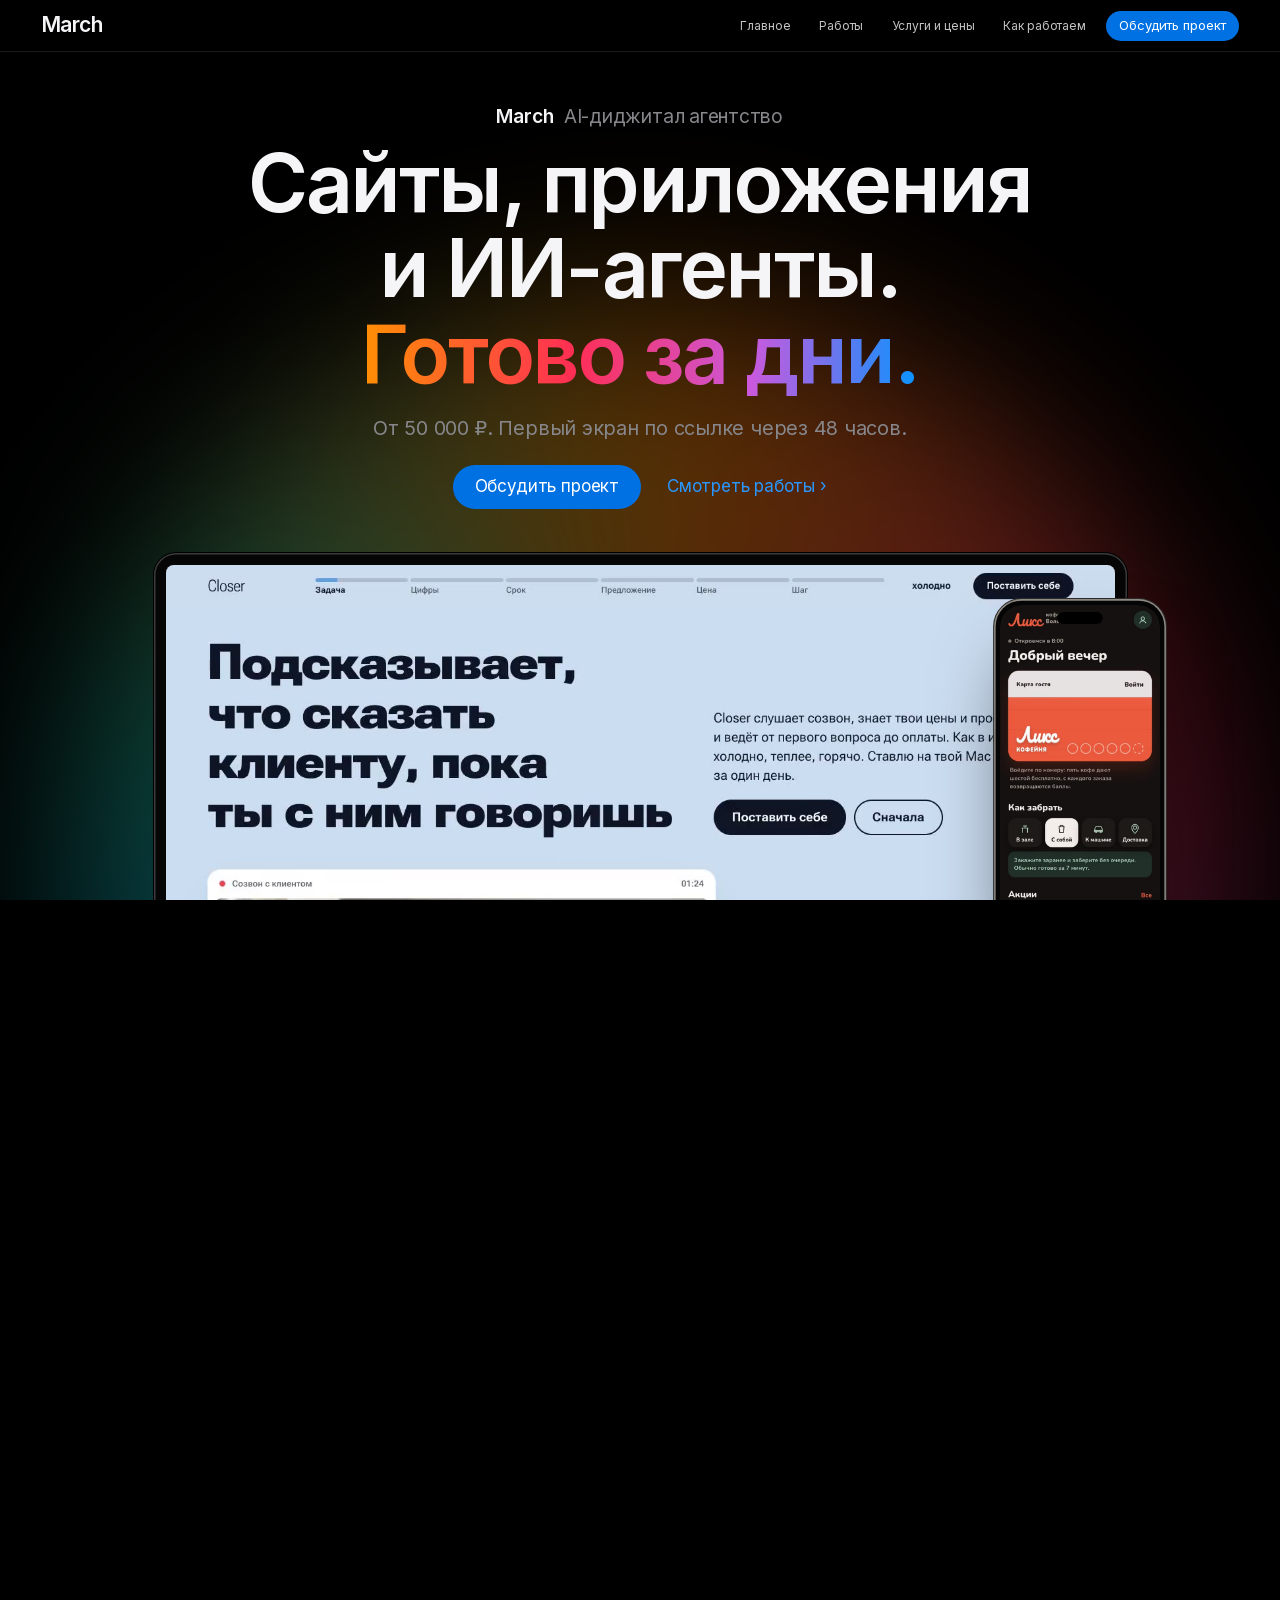
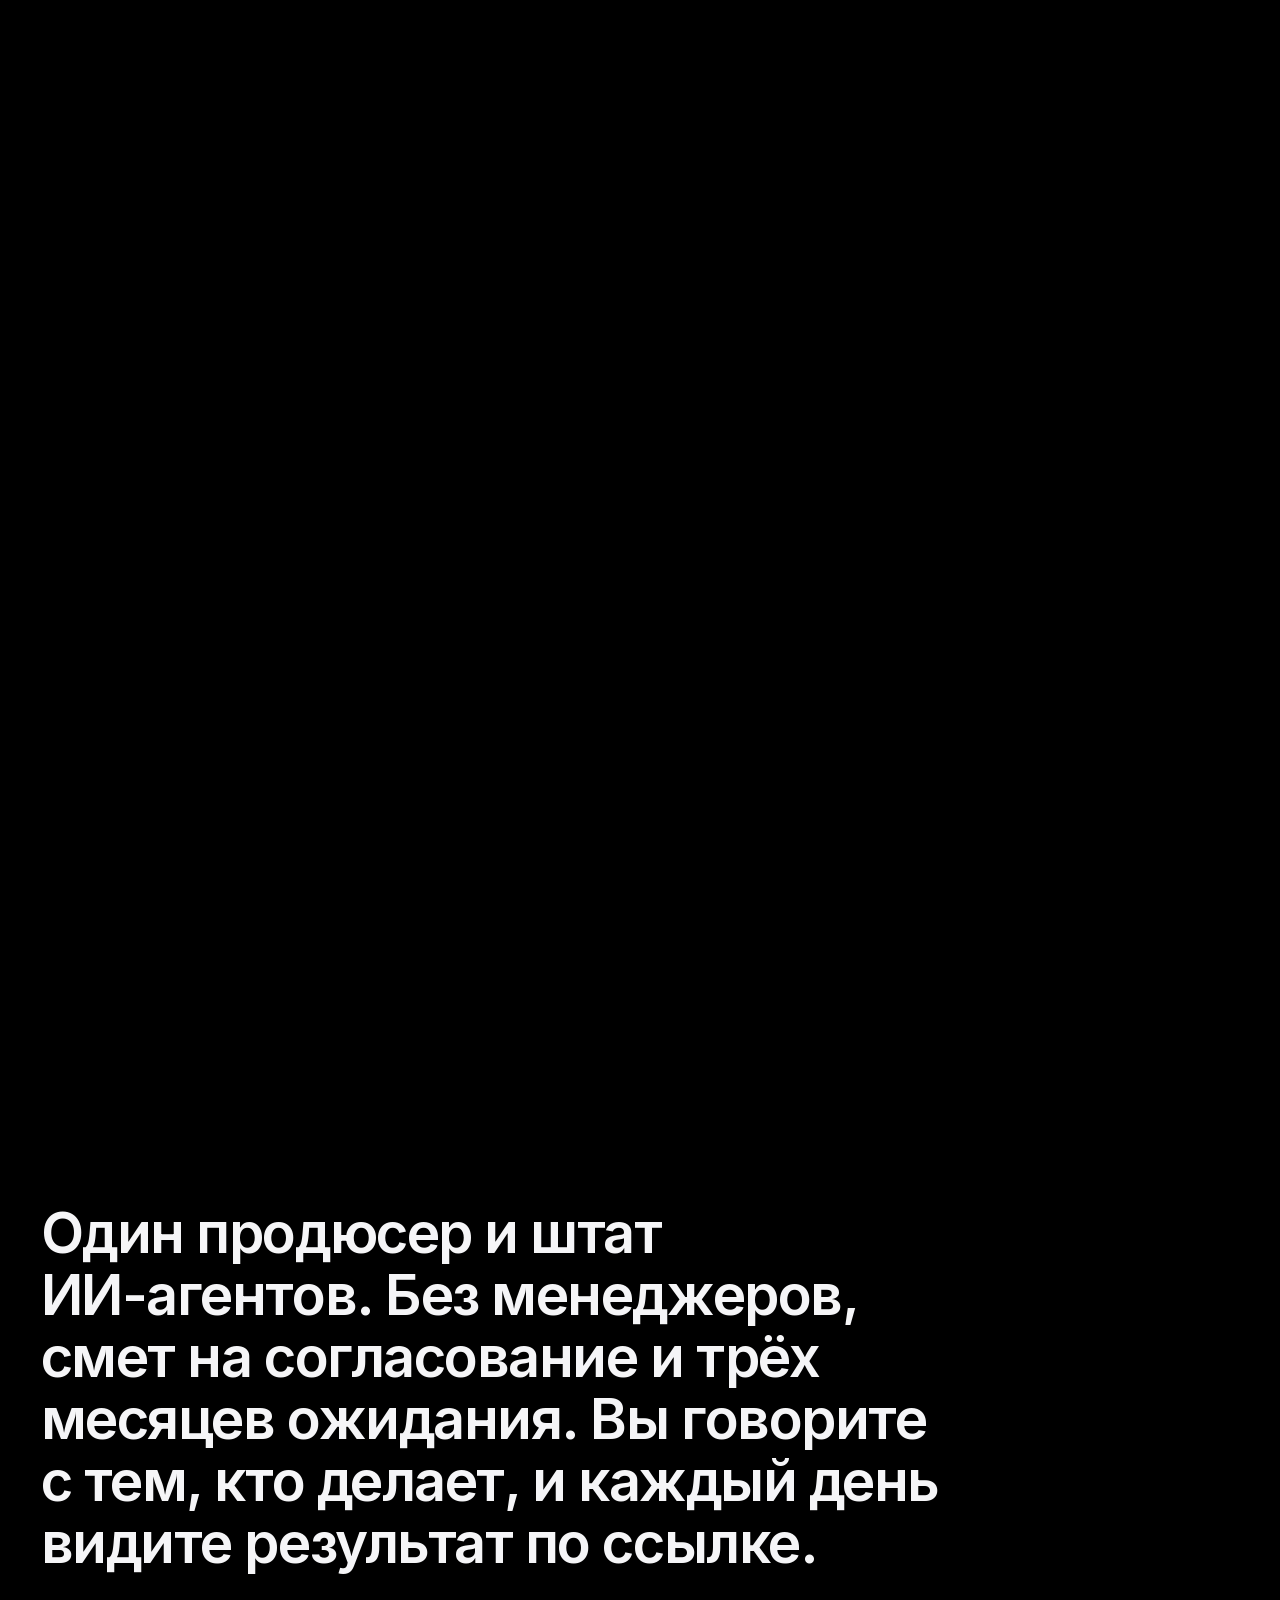
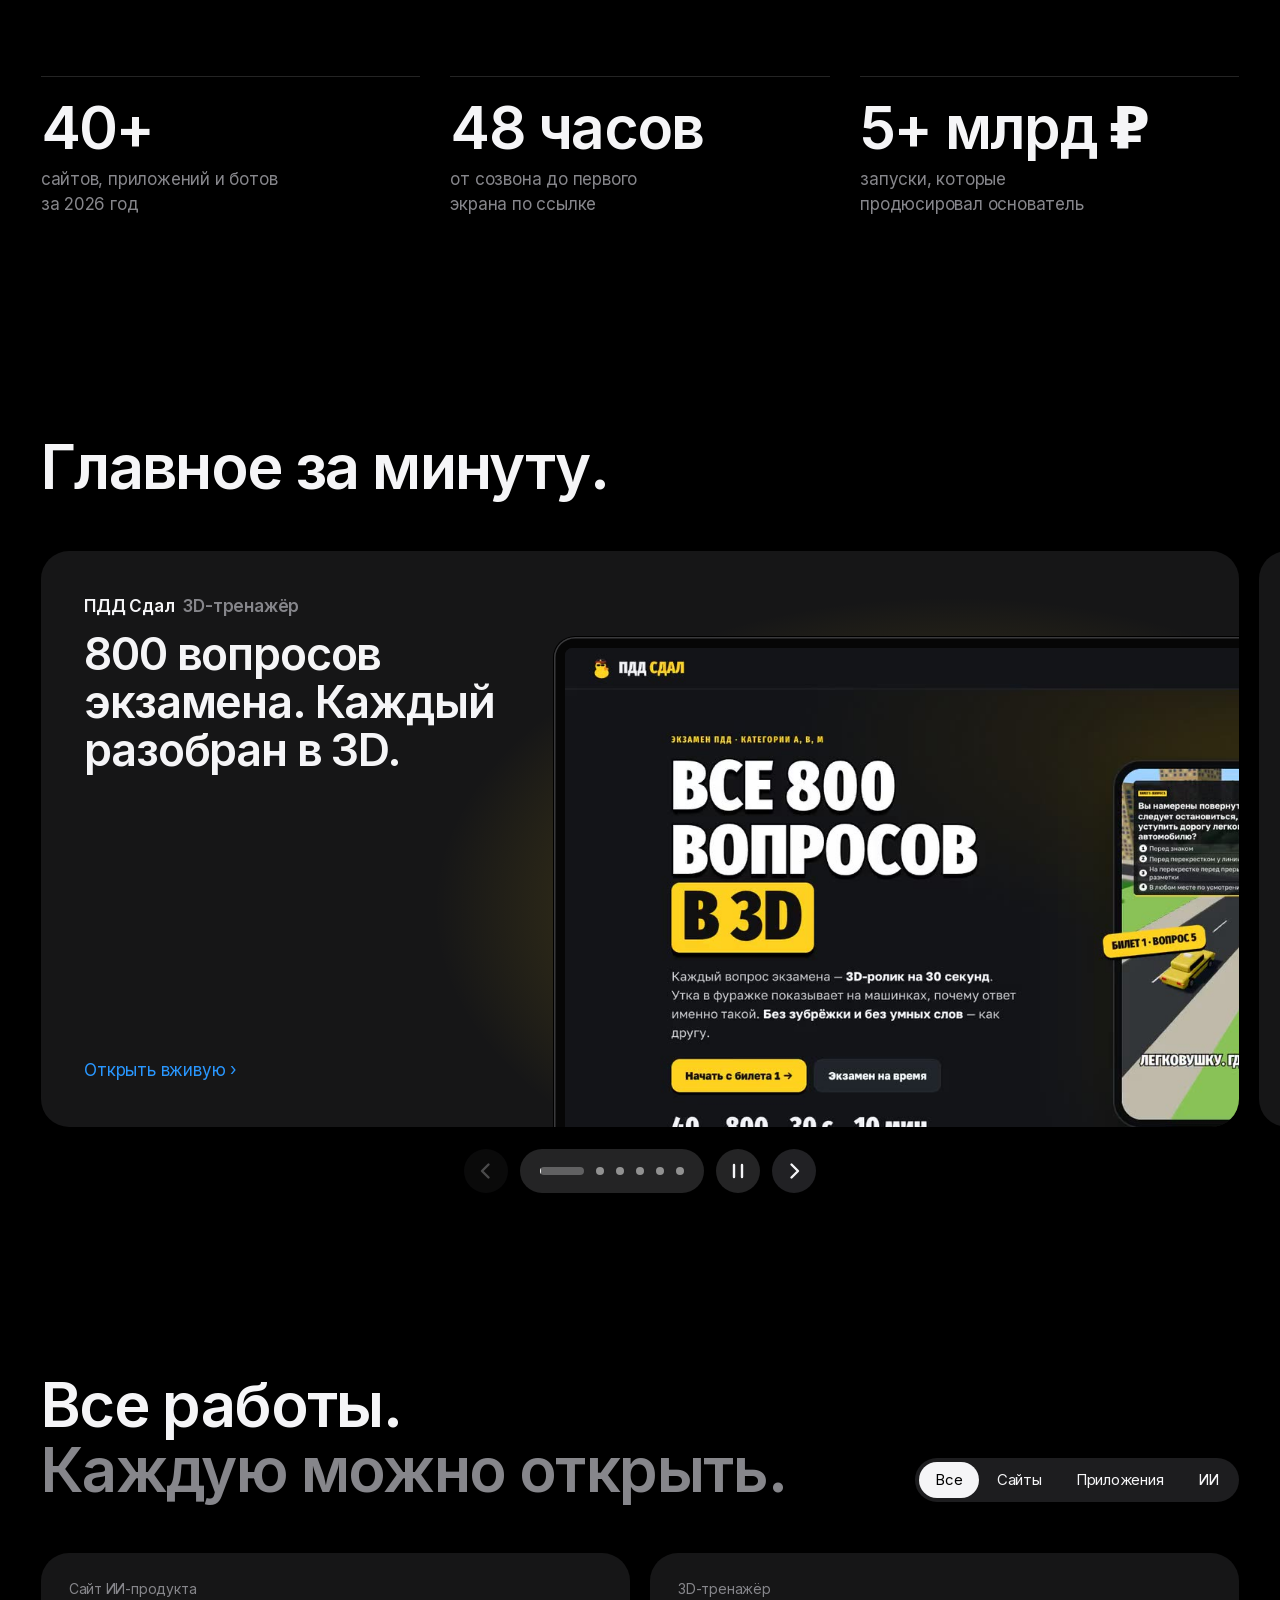
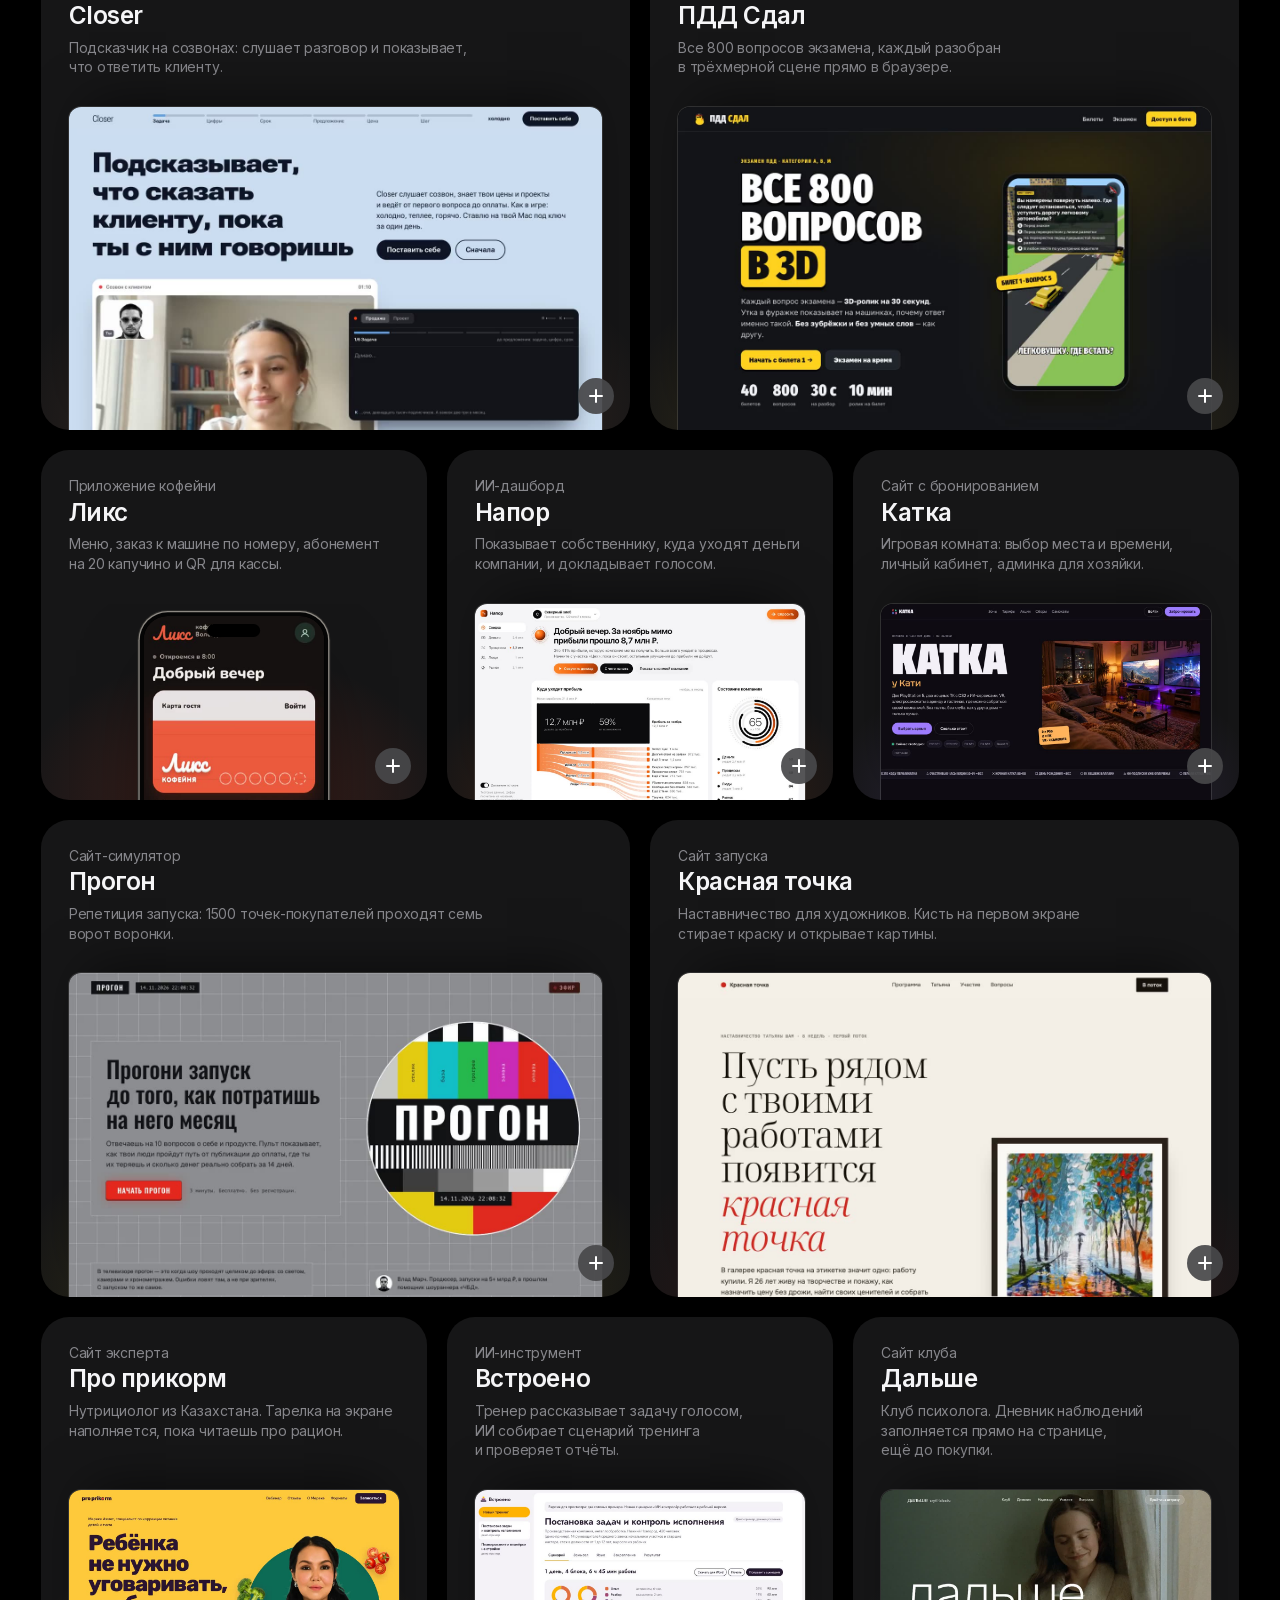
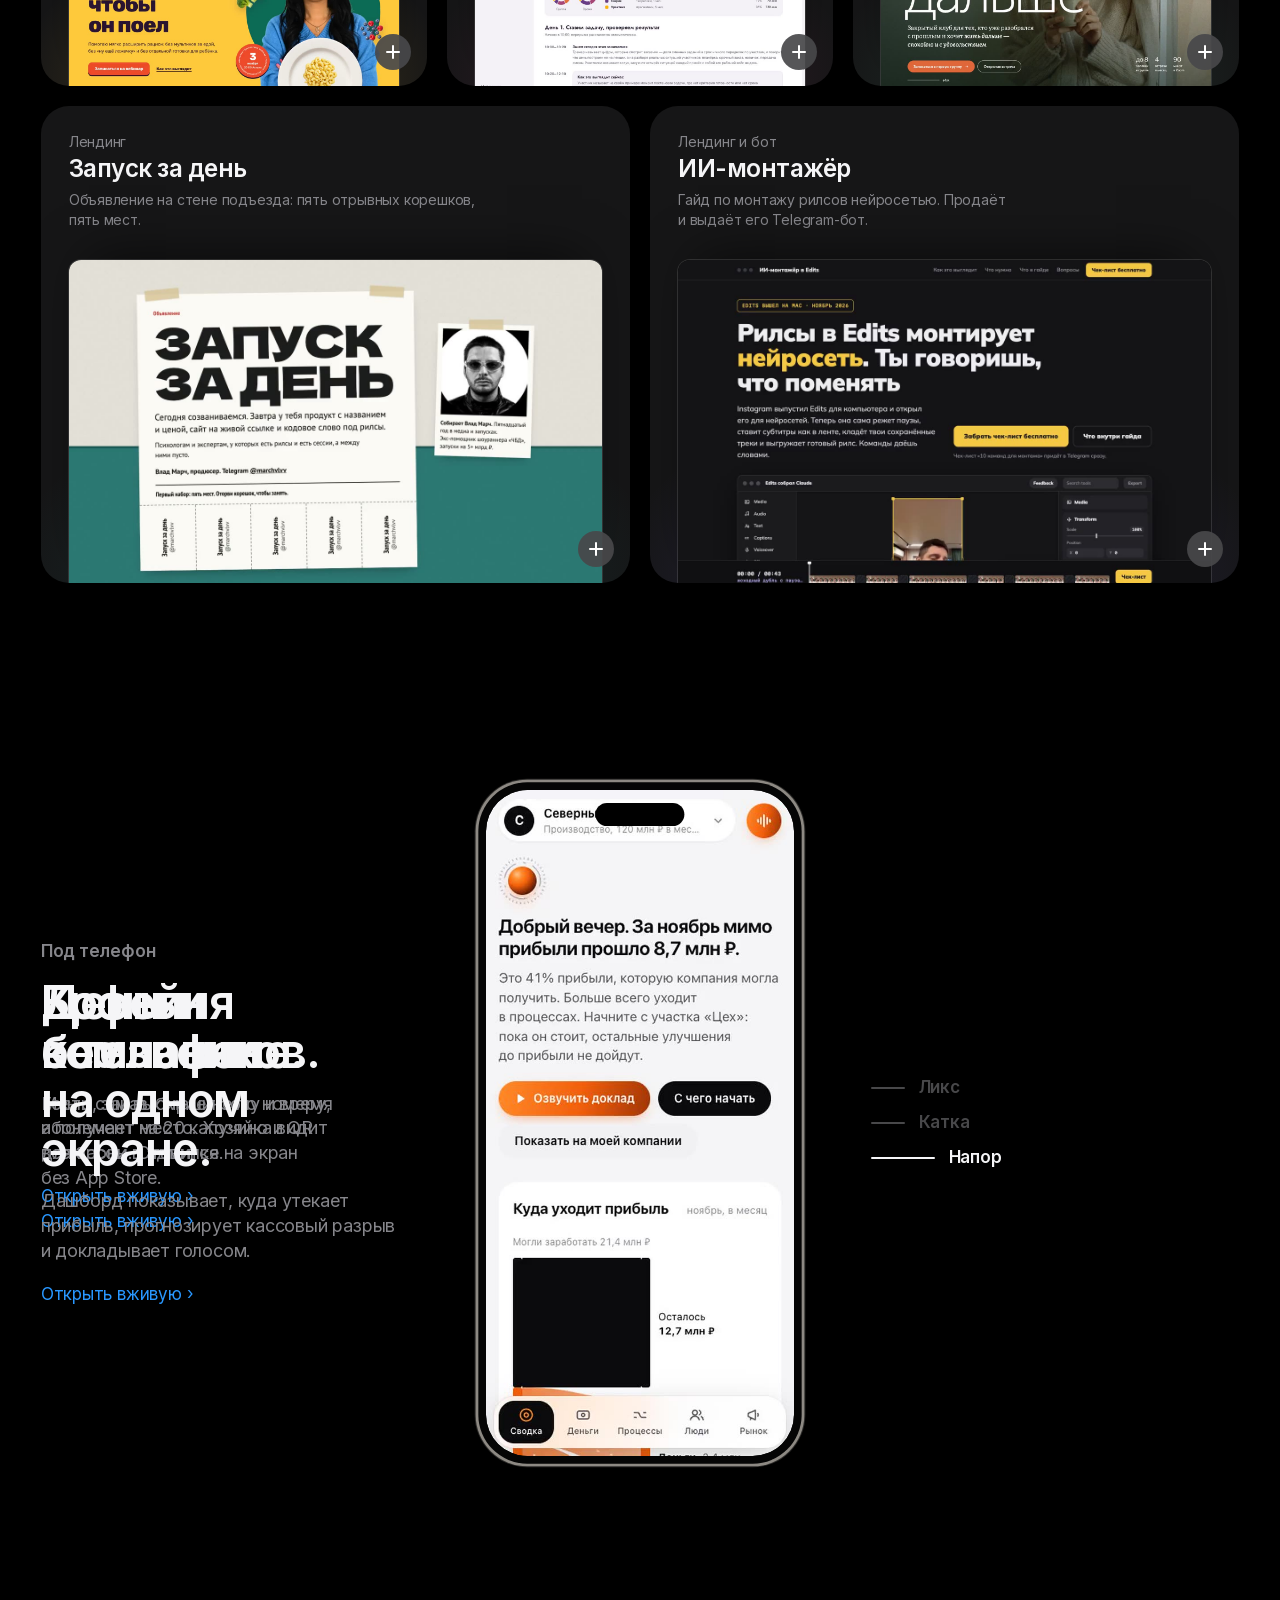
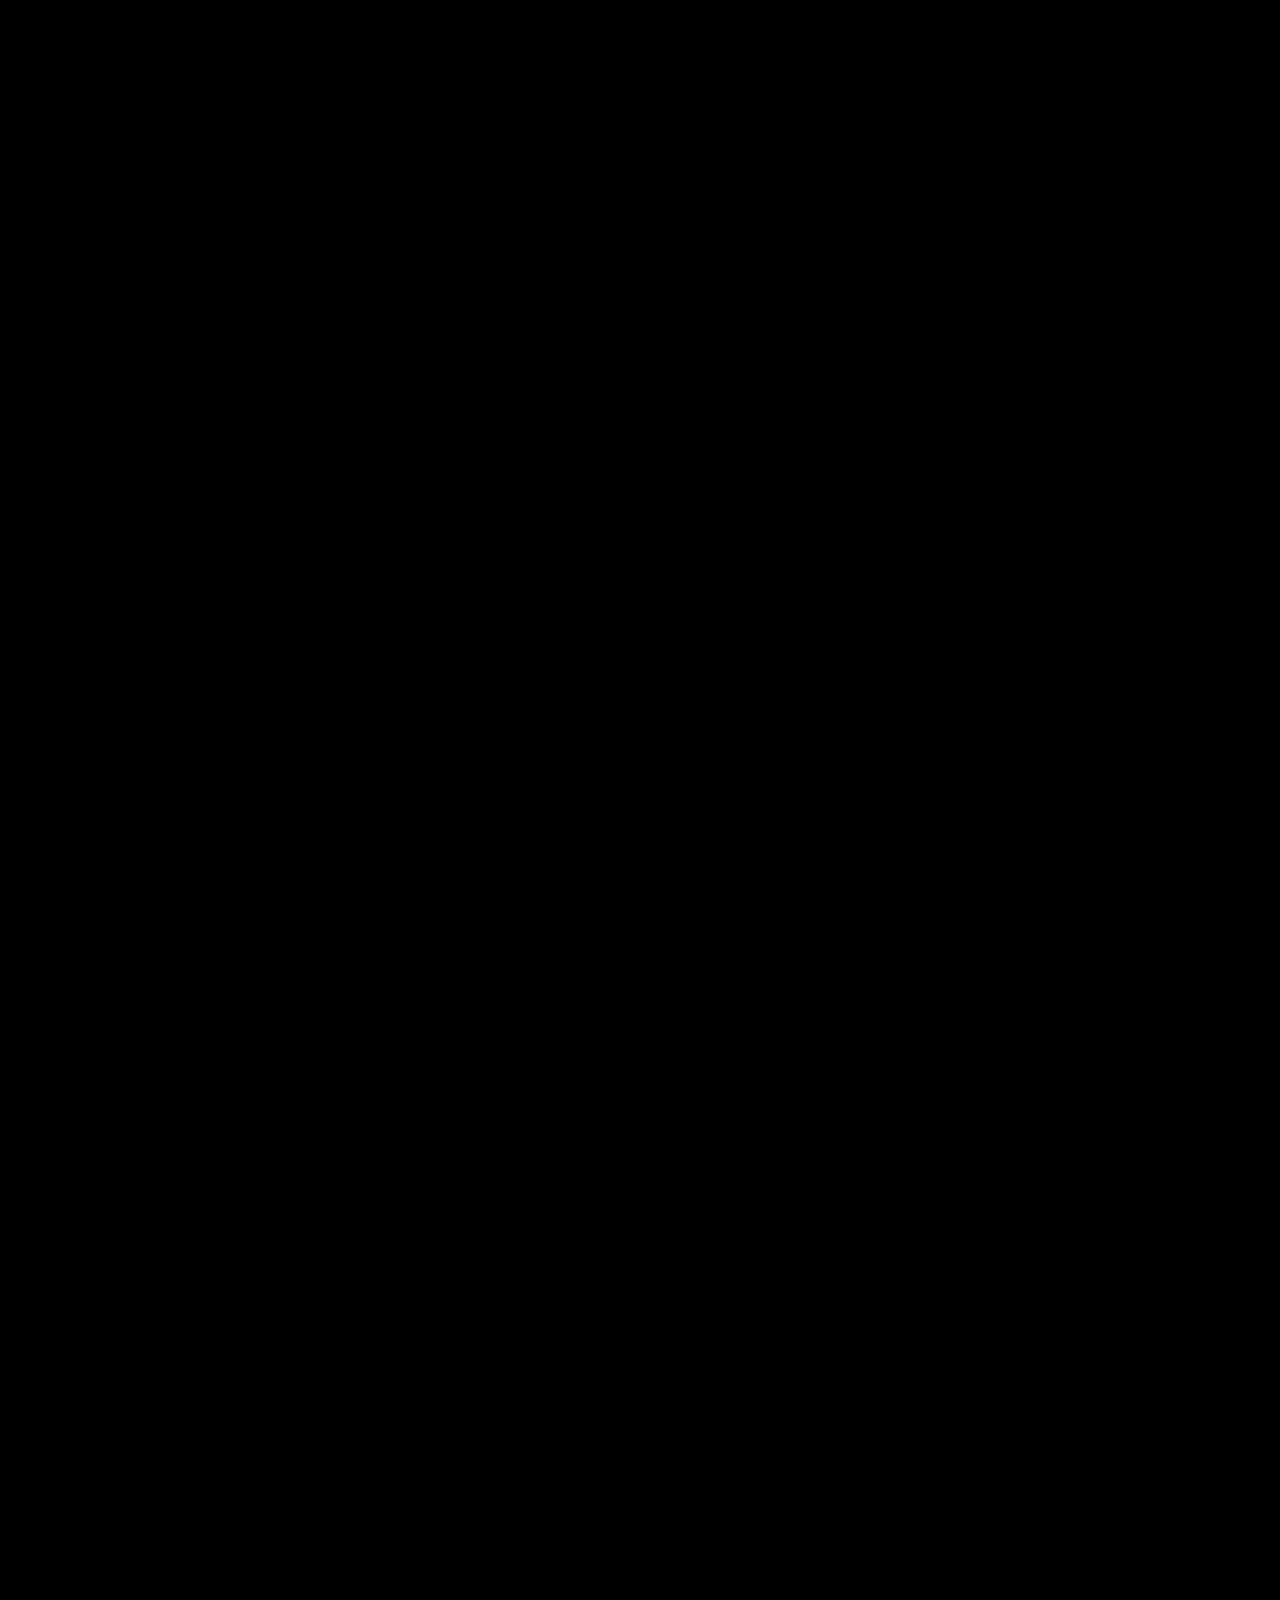
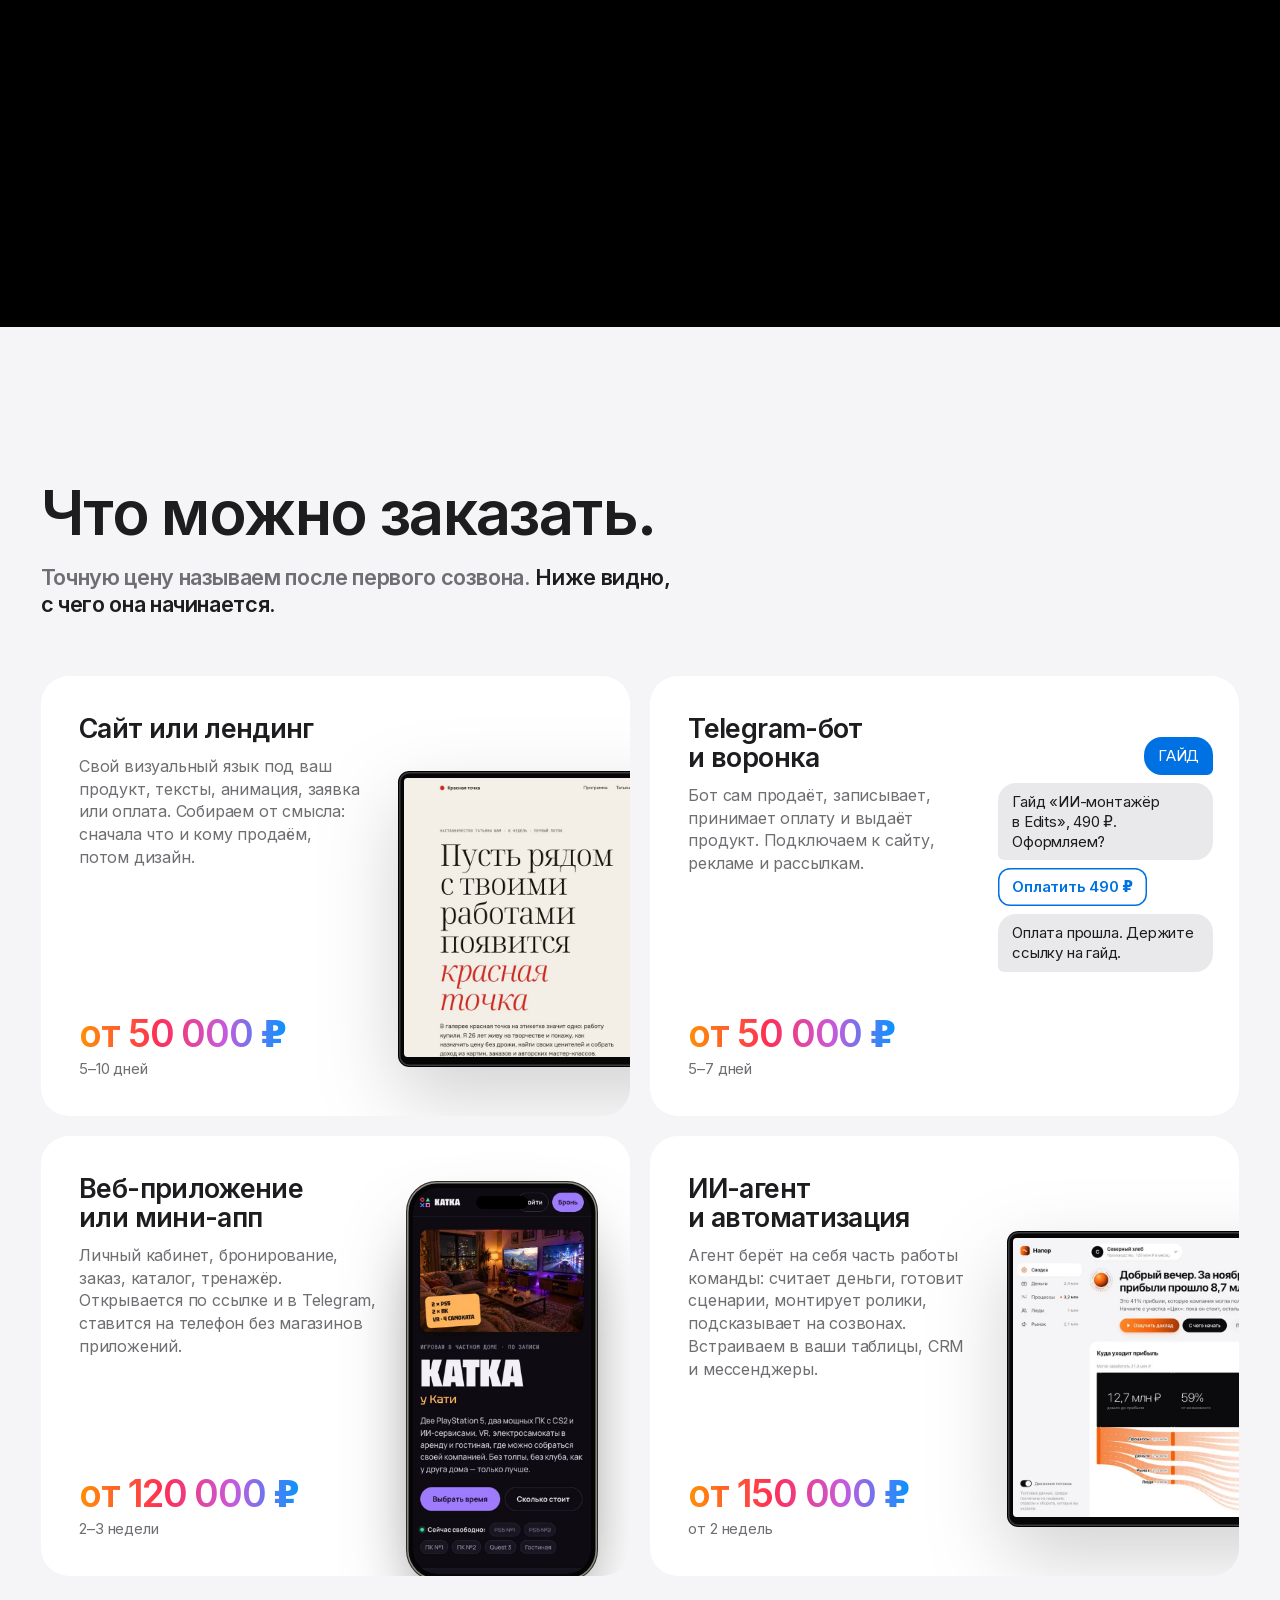
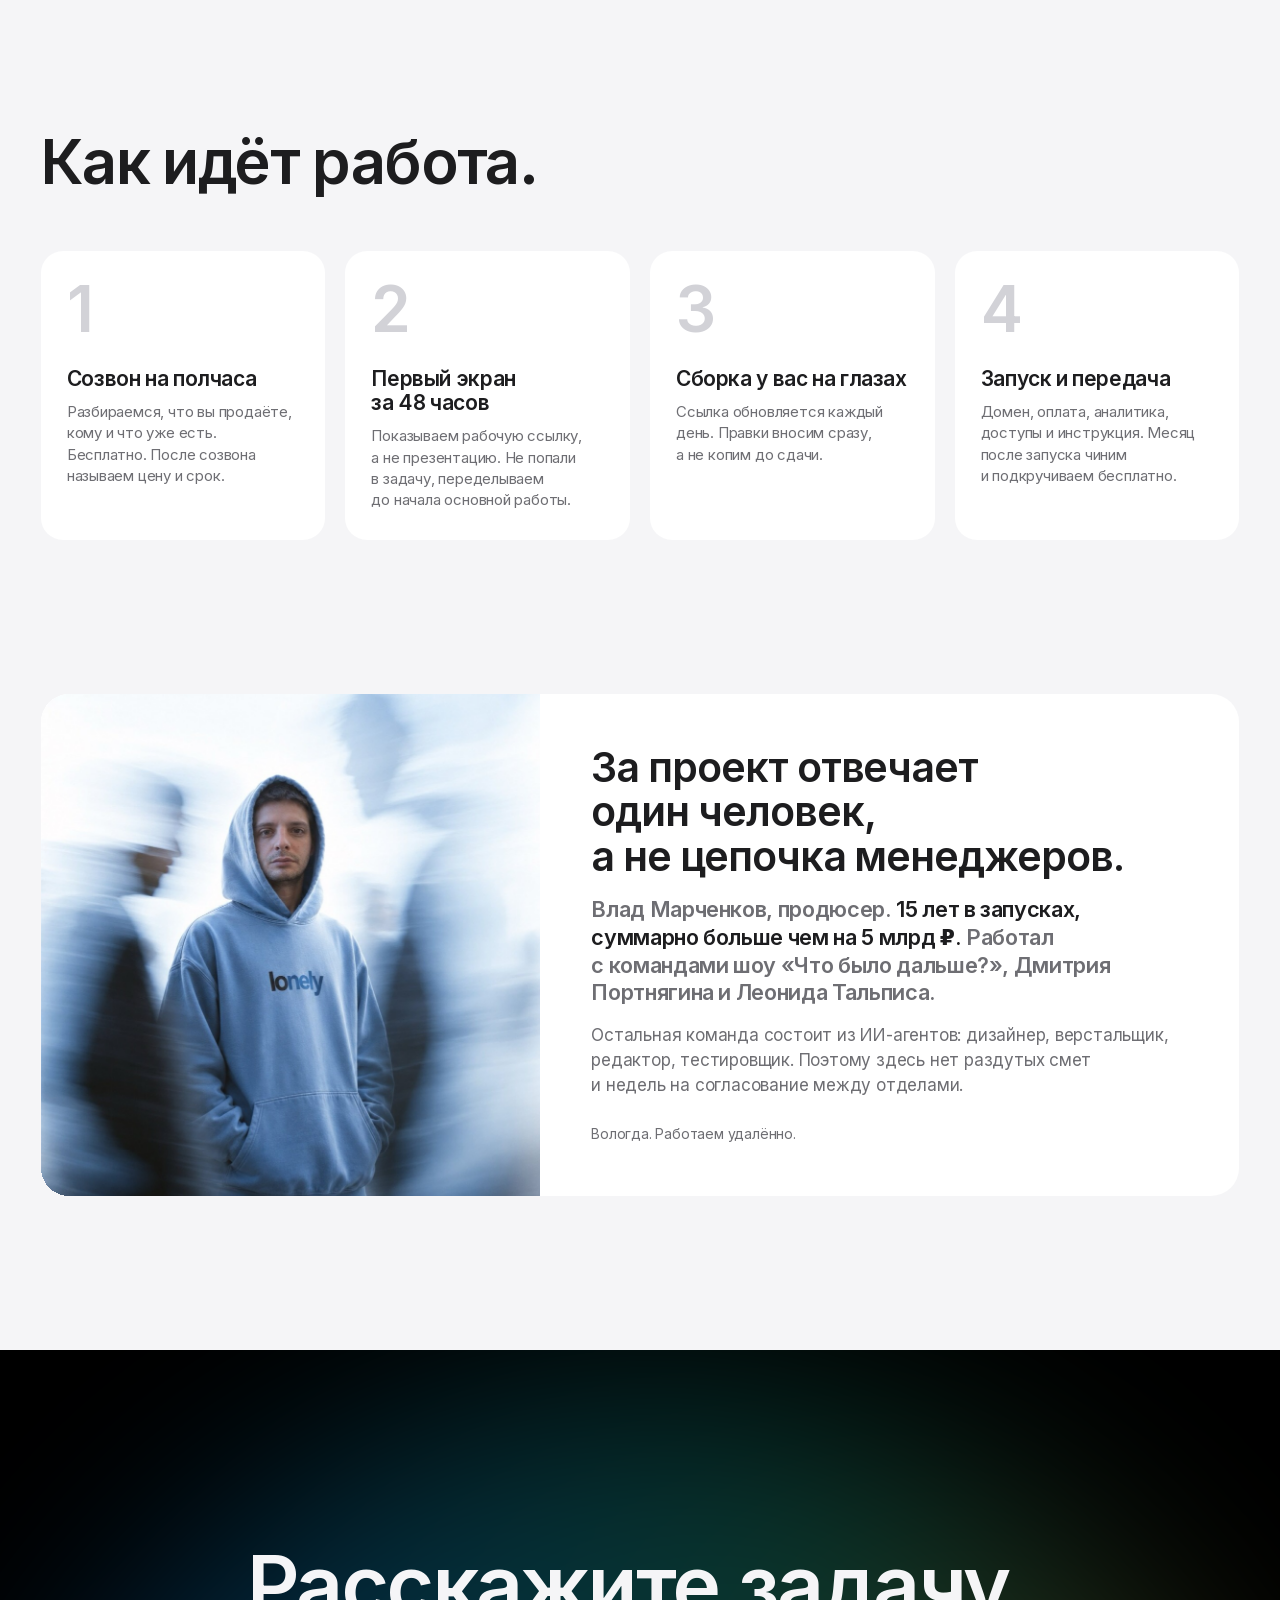
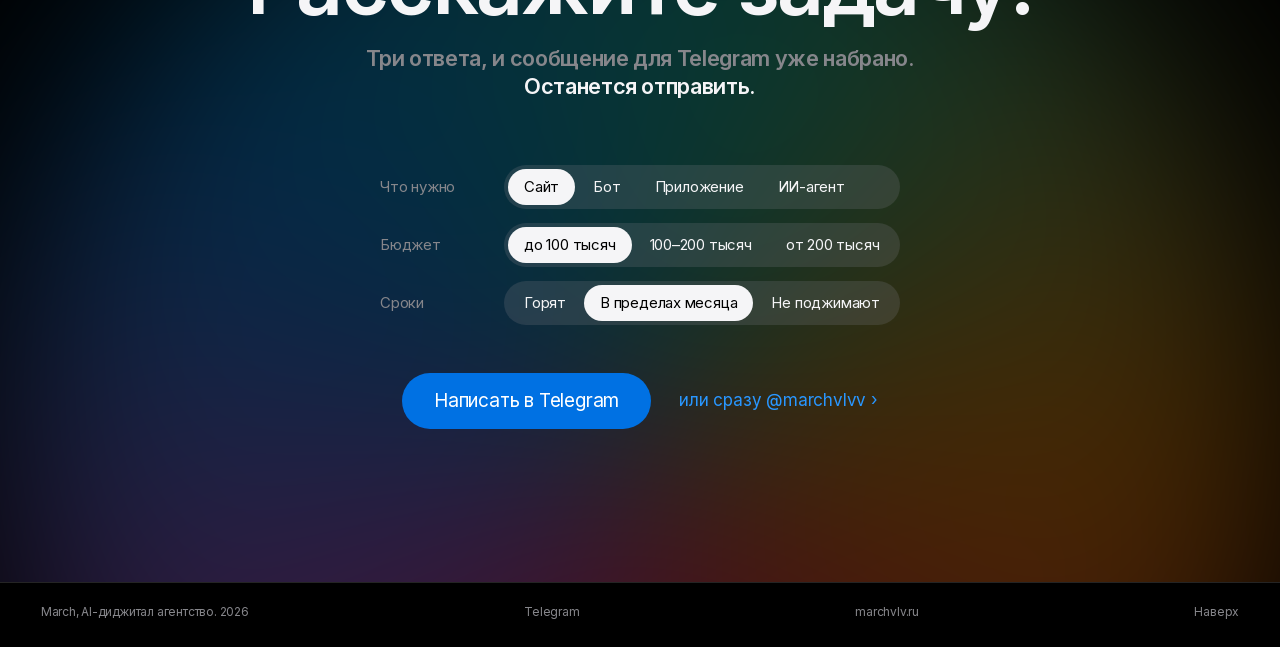
==== index.html @ cbc15b6a "Сайт March, AI-диджитал агентство Статика: первый экран с шоурилом в MacBook, карусель, сетка работ " ====
<!doctype html>
<html lang="ru">
<head>
<meta charset="utf-8">
<meta name="viewport" content="width=device-width, initial-scale=1, viewport-fit=cover">
<title>March — AI-диджитал агентство: сайты, приложения, боты и ИИ-агенты под ключ</title>
<meta name="description" content="Собираем сайты, веб-приложения, Telegram-ботов и ИИ-агентов под ключ. От 50 000 ₽, первый экран по ссылке через 48 часов. Работы открываются вживую прямо на странице.">
<meta name="theme-color" content="#000000">
<meta property="og:title" content="March — AI-диджитал агентство">
<meta property="og:description" content="Сайты, приложения и ИИ-агенты. Готово за дни.">
<meta property="og:type" content="website">
<link rel="stylesheet" href="css/fonts.css">
<link rel="stylesheet" href="css/style.css">
</head>
<body>

<header class="nav">
  <div class="nav__in">
    <a class="nav__logo" href="#top">March</a>
    <nav class="nav__links" aria-label="Разделы">
      <a href="#hl">Главное</a>
      <a href="#works">Работы</a>
      <a href="#offer">Услуги и цены</a>
      <a href="#flow">Как работаем</a>
    </nav>
    <a class="pill pill--sm" href="#brief">Обсудить проект</a>
  </div>
</header>

<main>

  <section class="hero" id="top">
    <div class="hero__pin">
      <div class="hero__txt">
        <p class="eyebrow">March<span>AI-диджитал агентство</span></p>
        <h1>Сайты, приложения и ИИ-агенты. <span class="spec">Готово за дни.</span></h1>
        <p class="hero__sub">От 50 000 ₽. Первый экран по ссылке через 48 часов.</p>
        <div class="cta">
          <a class="pill" href="#brief">Обсудить проект</a>
          <a class="more" href="#works">Смотреть работы</a>
        </div>
      </div>
      <div class="hero__rig">
        <div class="glow" aria-hidden="true"></div>
        <div class="mac hero__mac" aria-hidden="true">
          <div class="mac__lid"><div class="mac__scr"><video class="reel" src="media/reel.mp4" poster="media/reel.jpg" muted loop playsinline preload="auto"></video></div></div>
          <div class="mac__base"></div>
        </div>
        <div class="iph hero__iph" aria-hidden="true"><div class="iph__in"><div class="iph__scr"><video src="media/liks.mp4" poster="media/liks.jpg" muted loop playsinline preload="metadata"></video></div></div></div>
      </div>
      <p class="hero__cap">Это не макеты. На экране записи живых сайтов, которые мы собрали в 2026 году.</p>
    </div>
  </section>

  <section class="say">
    <div class="wrap">
      <p class="say__t" data-light>Один продюсер и штат ИИ-агентов. Без менеджеров, смет на согласование и трёх месяцев ожидания. Вы говорите с тем, кто делает, и каждый день видите результат по ссылке.</p>
      <div class="stats">
        <div data-rv><b>40+</b><span>сайтов, приложений и ботов за 2026 год</span></div>
        <div data-rv style="--d:1"><b>48 часов</b><span>от созвона до первого экрана по ссылке</span></div>
        <div data-rv style="--d:2"><b>5+ млрд ₽</b><span>запуски, которые продюсировал основатель</span></div>
      </div>
    </div>
  </section>

  <section class="hl" id="hl" aria-label="Главное за минуту">
    <div class="wrap"><h2 class="h2" data-rv>Главное за минуту.</h2></div>
    <div class="hl__scroll" tabindex="0"><div class="hl__track"></div></div>
    <div class="hl__ctl">
      <button class="rbtn hl__prev" aria-label="Назад"><svg viewBox="0 0 36 36"><path d="M20.5 11.5 14 18l6.5 6.5"/></svg></button>
      <div class="dots glass" role="tablist" aria-label="Слайды"></div>
      <button class="rbtn glass hl__play" aria-label="Пауза"><svg class="i-pause" viewBox="0 0 36 36"><path d="M14 12v12M22 12v12"/></svg><svg class="i-play" viewBox="0 0 36 36"><path d="M14.5 11.5v13l10-6.5z" fill="currentColor" stroke="none"/></svg></button>
      <button class="rbtn hl__next" aria-label="Вперёд"><svg viewBox="0 0 36 36"><path d="M15.5 11.5 22 18l-6.5 6.5"/></svg></button>
    </div>
  </section>

  <section class="works" id="works">
    <div class="wrap">
      <div class="works__head">
        <h2 class="h2" data-rv>Все работы.<br><span class="dim">Каждую можно открыть.</span></h2>
        <div class="seg works__seg" role="group" aria-label="Тип работы" data-rv>
          <button data-f="all" aria-pressed="true">Все</button>
          <button data-f="site" aria-pressed="false">Сайты</button>
          <button data-f="app" aria-pressed="false">Приложения</button>
          <button data-f="ai" aria-pressed="false">ИИ</button>
        </div>
      </div>
      <div class="grid"></div>
    </div>
  </section>

  <section class="pocket" aria-label="Под телефон">
    <div class="pocket__pin">
      <div class="pocket__l">
        <p class="pocket__k">Под телефон</p>
        <div class="pocket__steps"></div>
      </div>
      <div class="iph pocket__iph"><div class="iph__in"><div class="iph__scr"></div></div></div>
      <div class="pocket__r"><div class="pocket__nums"></div></div>
    </div>
    <div class="wrap pocket__mh"><h2 class="h2">И под телефон тоже.</h2></div>
    <div class="pocket__m"></div>
  </section>

  <div class="light">

    <section class="sec offer" id="offer">
      <div class="wrap">
        <h2 class="h2" data-rv>Что можно заказать.</h2>
        <p class="lead" data-rv>Точную цену называем после первого созвона. <b>Ниже видно, с чего она начинается.</b></p>
        <div class="offer__grid">
          <article class="svc" data-rv>
            <div class="svc__t">
              <h3 class="svc__n">Сайт или лендинг</h3>
              <p class="svc__d">Свой визуальный язык под ваш продукт, тексты, анимация, заявка или оплата. Собираем от смысла: сначала что и кому продаём, потом дизайн.</p>
              <p class="svc__p"><span class="spec">от 50 000 ₽</span><small>5–10 дней</small></p>
            </div>
            <div class="svc__v"><div class="mac"><div class="mac__lid"><div class="mac__scr"><img src="media/sotvori.jpg" alt="" loading="lazy"></div></div></div></div>
          </article>
          <article class="svc" data-rv style="--d:1">
            <div class="svc__t">
              <h3 class="svc__n">Telegram-бот и воронка</h3>
              <p class="svc__d">Бот сам продаёт, записывает, принимает оплату и выдаёт продукт. Подключаем к сайту, рекламе и рассылкам.</p>
              <p class="svc__p"><span class="spec">от 50 000 ₽</span><small>5–7 дней</small></p>
            </div>
            <div class="svc__v svc__v--chat" aria-hidden="true">
              <div class="chat">
                <p class="me">ГАЙД</p>
                <p>Гайд «ИИ-монтажёр в Edits», 490 ₽. Оформляем?</p>
                <p class="btn">Оплатить 490 ₽</p>
                <p>Оплата прошла. Держите ссылку на гайд.</p>
              </div>
            </div>
          </article>
          <article class="svc" data-rv>
            <div class="svc__t">
              <h3 class="svc__n">Веб-приложение или мини-апп</h3>
              <p class="svc__d">Личный кабинет, бронирование, заказ, каталог, тренажёр. Открывается по ссылке и в Telegram, ставится на телефон без магазинов приложений.</p>
              <p class="svc__p"><span class="spec">от 120 000 ₽</span><small>2–3 недели</small></p>
            </div>
            <div class="svc__v svc__v--ph"><div class="iph"><div class="iph__in"><div class="iph__scr"><img src="media/katka-m.jpg" alt="" loading="lazy"></div></div></div></div>
          </article>
          <article class="svc" data-rv style="--d:1">
            <div class="svc__t">
              <h3 class="svc__n">ИИ-агент и автоматизация</h3>
              <p class="svc__d">Агент берёт на себя часть работы команды: считает деньги, готовит сценарии, монтирует ролики, подсказывает на созвонах. Встраиваем в ваши таблицы, CRM и мессенджеры.</p>
              <p class="svc__p"><span class="spec">от 150 000 ₽</span><small>от 2 недель</small></p>
            </div>
            <div class="svc__v"><div class="mac"><div class="mac__lid"><div class="mac__scr"><img src="media/napor.jpg" alt="" loading="lazy"></div></div></div></div>
          </article>
        </div>
      </div>
    </section>

    <section class="sec flow" id="flow">
      <div class="wrap">
        <h2 class="h2" data-rv>Как идёт работа.</h2>
        <ol class="flow__grid">
          <li class="step" data-rv><span class="step__n">1</span><h3>Созвон на полчаса</h3><p>Разбираемся, что вы продаёте, кому и что уже есть. Бесплатно. После созвона называем цену и срок.</p></li>
          <li class="step" data-rv style="--d:1"><span class="step__n">2</span><h3>Первый экран за 48 часов</h3><p>Показываем рабочую ссылку, а не презентацию. Не попали в задачу, переделываем до начала основной работы.</p></li>
          <li class="step" data-rv style="--d:2"><span class="step__n">3</span><h3>Сборка у вас на глазах</h3><p>Ссылка обновляется каждый день. Правки вносим сразу, а не копим до сдачи.</p></li>
          <li class="step" data-rv style="--d:3"><span class="step__n">4</span><h3>Запуск и передача</h3><p>Домен, оплата, аналитика, доступы и инструкция. Месяц после запуска чиним и подкручиваем бесплатно.</p></li>
        </ol>
      </div>
    </section>

    <section class="sec who">
      <div class="wrap">
        <div class="who__tile" data-rv>
          <div class="who__ph"><img src="img/vlad.jpg" alt="Влад Марченков, основатель March" loading="lazy" width="1042" height="1300"></div>
          <div class="who__t">
            <h2 class="who__h">За проект отвечает один человек, а не цепочка менеджеров.</h2>
            <p class="lead">Влад Марченков, продюсер. <b>15 лет в запусках, суммарно больше чем на 5 млрд ₽.</b> Работал с командами шоу «Что было дальше?», Дмитрия Портнягина и Леонида Тальписа.</p>
            <p class="who__p">Остальная команда состоит из ИИ-агентов: дизайнер, верстальщик, редактор, тестировщик. Поэтому здесь нет раздутых смет и недель на согласование между отделами.</p>
            <p class="who__sig">Вологда. Работаем удалённо.</p>
          </div>
        </div>
      </div>
    </section>

  </div>

  <section class="brief" id="brief">
    <div class="wrap">
      <h2 class="h1" data-rv>Расскажите задачу.</h2>
      <p class="lead" data-rv>Три ответа, и сообщение для Telegram уже набрано. <b>Останется отправить.</b></p>
      <div class="form" data-rv>
        <div class="form__r"><span>Что нужно</span>
          <div class="seg" role="group" aria-label="Что нужно">
            <button class="chip" data-g="what" data-v="сайт" aria-pressed="true">Сайт</button>
            <button class="chip" data-g="what" data-v="бота" aria-pressed="false">Бот</button>
            <button class="chip" data-g="what" data-v="приложение" aria-pressed="false">Приложение</button>
            <button class="chip" data-g="what" data-v="ИИ-агента" aria-pressed="false">ИИ-агент</button>
          </div>
        </div>
        <div class="form__r"><span>Бюджет</span>
          <div class="seg" role="group" aria-label="Бюджет">
            <button class="chip" data-g="money" data-v="до 100 тысяч" aria-pressed="true">до 100 тысяч</button>
            <button class="chip" data-g="money" data-v="100–200 тысяч" aria-pressed="false">100–200 тысяч</button>
            <button class="chip" data-g="money" data-v="от 200 тысяч" aria-pressed="false">от 200 тысяч</button>
          </div>
        </div>
        <div class="form__r"><span>Сроки</span>
          <div class="seg" role="group" aria-label="Сроки">
            <button class="chip" data-g="when" data-v="горят" aria-pressed="false">Горят</button>
            <button class="chip" data-g="when" data-v="в пределах месяца" aria-pressed="true">В пределах месяца</button>
            <button class="chip" data-g="when" data-v="не поджимают" aria-pressed="false">Не поджимают</button>
          </div>
        </div>
      </div>
      <div class="brief__go" data-rv>
        <a class="pill pill--lg brief__btn" href="https://t.me/marchvlvv" target="_blank" rel="noopener">Написать в Telegram</a>
        <a class="more" href="https://t.me/marchvlvv" target="_blank" rel="noopener">или сразу @marchvlvv</a>
      </div>
    </div>
  </section>

</main>

<footer class="foot">
  <div class="wrap foot__in">
    <span>March, AI-диджитал агентство. 2026</span>
    <span><a href="https://t.me/marchvlvv" target="_blank" rel="noopener">Telegram</a></span>
    <span><a href="https://marchvlv.ru" target="_blank" rel="noopener">marchvlv.ru</a></span>
    <span><a href="#top">Наверх</a></span>
  </div>
</footer>

<dialog class="viewer" aria-label="Живой просмотр работы">
  <div class="viewer__sheet">
    <div class="viewer__bar">
      <div class="viewer__n"><b></b><span></span></div>
      <div class="viewer__tools">
        <div class="seg seg--sm" role="group" aria-label="Размер экрана">
          <button data-mode="desk" aria-pressed="true">Компьютер</button>
          <button data-mode="phone" aria-pressed="false">Телефон</button>
        </div>
        <a class="more viewer__out" target="_blank" rel="noopener">В новой вкладке</a>
        <button class="rbtn viewer__x" aria-label="Закрыть"><svg viewBox="0 0 36 36"><path d="m12.5 12.5 11 11m0-11-11 11"/></svg></button>
      </div>
    </div>
    <div class="viewer__body"><div class="viewer__f"><iframe title="Живой сайт работы" src="about:blank"></iframe></div></div>
  </div>
</dialog>

<script type="module" src="js/app.js"></script>
</body>
</html>
---- css/fonts.css ----
/* Собрано tools/fonts.mjs, руками не править */
@font-face{font-family:"Inter";font-weight:400 700;font-display:swap;src:url(../fonts/inter-cyrillic.woff2) format("woff2");unicode-range:U+0301, U+0400-045F, U+0490-0491, U+04B0-04B1, U+2116}
@font-face{font-family:"Inter";font-weight:400 700;font-display:swap;src:url(../fonts/inter-latin.woff2) format("woff2");unicode-range:U+0000-00FF, U+0131, U+0152-0153, U+02BB-02BC, U+02C6, U+02DA, U+02DC, U+0304, U+0308, U+0329, U+2000-206F, U+20AC, U+2122, U+2191, U+2193, U+2212, U+2215, U+FEFF, U+FFFD}
---- css/style.css ----
/* March — AI-диджитал агентство. Язык Apple: чёрный и светло-серый, системный SF, устройства с живыми записями работ. */

:root {
  --g: clamp(16px, 2.4vw, 40px);
  --max: 1260px;
  --navh: 52px;
  --r: 28px;
  --e: cubic-bezier(.4, 0, .2, 1);
  --eo: cubic-bezier(.16, 1, .3, 1);
  --bg: #000; --tile: #161617; --tx: #f5f5f7; --tx2: #86868b; --line: rgba(255, 255, 255, .14);
  --blue: #0071e3; --link: #2997ff;
  --spec: linear-gradient(90deg, #ff9004, #ff2e54 38%, #c959dd 70%, #0894ff);
  --f: -apple-system, BlinkMacSystemFont, "SF Pro Display", "SF Pro Text", "Inter", system-ui, "Segoe UI", Roboto, sans-serif;
}
.light { --bg: #f5f5f7; --tile: #fff; --tx: #1d1d1f; --tx2: #6e6e73; --line: rgba(0, 0, 0, .1); --link: #0066cc; background: var(--bg); color: var(--tx); }

*, *::before, *::after { box-sizing: border-box; }
html { background: #000; -webkit-text-size-adjust: 100%; scroll-behavior: smooth; scroll-padding-top: var(--navh); }
body { margin: 0; font-family: var(--f); font-size: 17px; line-height: 1.47; letter-spacing: -.012em; color: var(--tx); background: var(--bg); -webkit-font-smoothing: antialiased; overflow-x: clip; }
img, video { display: block; max-width: 100%; }
a { color: inherit; text-decoration: none; }
button { font: inherit; color: inherit; background: none; border: 0; padding: 0; cursor: pointer; letter-spacing: inherit; }
h1, h2, h3, p, ol { margin: 0; padding: 0; }
ol { list-style: none; }
:focus-visible { outline: 2px solid var(--link); outline-offset: 3px; border-radius: 6px; }
.wrap { max-width: var(--max); margin-inline: auto; padding-inline: var(--g); }

/* ── типографика ── */
.h1, h1 { font-size: clamp(40px, 6.4vw, 96px); line-height: 1.04; letter-spacing: -.03em; font-weight: 600; text-wrap: balance; }
.h2 { font-size: clamp(32px, 4.8vw, 72px); line-height: 1.06; letter-spacing: -.026em; font-weight: 600; text-wrap: balance; }
.dim { color: var(--tx2); }
.lead { margin-top: 18px; font-size: clamp(19px, 1.7vw, 26px); line-height: 1.28; letter-spacing: -.016em; font-weight: 600; color: var(--tx2); max-width: 30em; text-wrap: pretty; }
.lead b { color: var(--tx); font-weight: 600; }
.spec { background: var(--spec); -webkit-background-clip: text; background-clip: text; color: transparent; }

/* ── кнопки ── */
.pill { display: inline-flex; align-items: center; justify-content: center; min-height: 44px; padding: 0 22px; border-radius: 999px; background: var(--blue); color: #fff; font-size: 17px; letter-spacing: -.01em; white-space: nowrap; transition: background .3s, transform .4s var(--eo); }
.pill:hover { background: #0077ed; }
.pill:active { transform: scale(.96); }
.pill--sm { min-height: 30px; padding: 0 13px; font-size: 13px; }
.pill--lg { min-height: 56px; padding: 0 32px; font-size: 19px; }
.more { color: var(--link); font-size: 17px; white-space: nowrap; }
.more::after { content: "›"; display: inline-block; margin-left: .3em; transition: transform .4s var(--eo); }
.more:hover::after { transform: translateX(4px); }
.rbtn { width: 44px; height: 44px; border-radius: 50%; display: grid; place-items: center; flex: none; background: rgba(120, 120, 128, .28); color: var(--tx); transition: background .3s, transform .4s var(--eo), opacity .3s; }
.rbtn:hover { background: rgba(120, 120, 128, .44); }
.rbtn:active { transform: scale(.92); }
.rbtn:disabled { opacity: .3; cursor: default; }
.rbtn svg { width: 36px; height: 36px; fill: none; stroke: currentColor; stroke-width: 2.4; stroke-linecap: round; stroke-linejoin: round; }
.glass { background: rgba(58, 58, 60, .62); -webkit-backdrop-filter: saturate(180%) blur(20px); backdrop-filter: saturate(180%) blur(20px); }
.seg { display: inline-flex; flex-wrap: wrap; padding: 4px; gap: 2px; border-radius: 24px; background: rgba(120, 120, 128, .24); }
.seg button { min-height: 36px; padding: 0 16px; border-radius: 999px; font-size: 15px; color: var(--tx); transition: background .35s var(--e), color .35s var(--e); }
.seg button[aria-pressed="true"] { background: var(--tx); color: var(--bg); }
.seg--sm button { min-height: 30px; padding: 0 12px; font-size: 13px; }

/* ── шапка ── */
.nav { position: fixed; inset: 0 0 auto 0; z-index: 50; height: var(--navh); background: rgba(0, 0, 0, .72); -webkit-backdrop-filter: saturate(180%) blur(20px); backdrop-filter: saturate(180%) blur(20px); border-bottom: 1px solid rgba(255, 255, 255, .1); transition: background .5s, color .5s, border-color .5s, transform .5s var(--eo); }
.nav.is-light { background: rgba(245, 245, 247, .76); color: #1d1d1f; border-color: rgba(0, 0, 0, .1); }
.nav__in { max-width: var(--max); height: 100%; margin-inline: auto; padding-inline: var(--g); display: flex; align-items: center; justify-content: space-between; gap: 20px; }
.nav__logo { font-size: 21px; font-weight: 600; letter-spacing: -.02em; }
.nav__links { display: flex; gap: clamp(16px, 2.2vw, 34px); font-size: 12px; letter-spacing: -.005em; margin-left: auto; }
.nav__links a { opacity: .8; transition: opacity .3s; }
.nav__links a:hover { opacity: 1; }
@media (max-width: 760px) { .nav__links { display: none; } }

/* ── устройства ── */
.mac { position: relative; }
.mac__lid { position: relative; background: #060606; border-radius: 2.3% / 3.5%; padding: 1.2% 1.2% 1.9%; box-shadow: inset 0 0 0 1.5px #3a3a3c, 0 0 0 1px #000; }
.mac__scr { position: relative; aspect-ratio: 16 / 10; border-radius: .8% / 1.3%; overflow: hidden; background: #111; }
.mac__scr video, .mac__scr img { position: absolute; inset: 0; width: 100%; height: 100%; object-fit: cover; object-position: 50% 0; }
.mac__base { position: relative; height: 0; padding-top: 1.5%; width: 116%; margin-left: -8%; background: linear-gradient(180deg, #e4e5e8 0, #a9abb0 34%, #5f6165 100%); border-radius: 0 0 1.6% 1.6% / 0 0 100% 100%; }
.mac__base::before { content: ""; position: absolute; top: 0; left: 50%; translate: -50% 0; width: 15%; height: 36%; background: #84868a; border-radius: 0 0 8px 8px; }
.iph { --bz: 7px; position: relative; aspect-ratio: 390 / 844; border-radius: 13.4% / 6.2%; background: #000; box-shadow: 0 0 0 calc(var(--bz) * .74) #050505, 0 0 0 var(--bz) #8d8983, 0 0 0 calc(var(--bz) + 1px) #2c2b29, 0 40px 80px -20px rgba(0, 0, 0, .7); }
.iph__in, .iph__scr { position: absolute; inset: 0; border-radius: inherit; overflow: hidden; }
.iph__scr::after { content: ""; position: absolute; top: 2%; left: 50%; translate: -50% 0; width: 29%; height: 3.4%; border-radius: 99px; background: #000; z-index: 3; }
.iph__scr video, .iph__scr img { position: absolute; inset: 0; width: 100%; height: 100%; object-fit: cover; object-position: 50% 0; }

/* ── первый экран ── */
.hero { position: relative; background: #000; }
.hero__pin { position: relative; min-height: 100svh; overflow: hidden; display: flex; flex-direction: column; align-items: center; padding-top: calc(var(--navh) + clamp(22px, 5.5vh, 60px)); }
.hero__txt { position: relative; z-index: 3; text-align: center; padding-inline: var(--g); display: flex; flex-direction: column; align-items: center; will-change: transform, opacity; }
.eyebrow { font-size: clamp(17px, 1.5vw, 21px); font-weight: 600; letter-spacing: -.012em; }
.eyebrow span { color: var(--tx2); font-weight: 400; margin-left: .55em; }
h1 { margin-top: 10px; max-width: 12.5em; }
.hero__sub { margin-top: 18px; font-size: clamp(17px, 1.55vw, 23px); color: var(--tx2); letter-spacing: -.012em; }
.cta { margin-top: 22px; display: flex; flex-wrap: wrap; gap: 14px 26px; justify-content: center; align-items: center; }
.hero__rig { position: relative; flex: 1; width: 100%; min-height: 34vh; margin-top: clamp(28px, 5vh, 60px); display: flex; justify-content: center; align-items: flex-start; }
.hero__mac { --w: min(980px, 76vw); width: var(--w); z-index: 1; flex: none; will-change: transform; }
.hero__iph { --bz: clamp(3px, .46vw, 6.6px); position: absolute; z-index: 2; width: clamp(92px, 12.5vw, 184px); left: calc(50% + min(980px, 76vw) * .37); top: 15%; will-change: transform, opacity; }
.glow { position: absolute; left: 50%; top: 0; width: min(1150px, 96vw); aspect-ratio: 1; translate: -50% -22%; border-radius: 50%; background: conic-gradient(from 0deg, #ff9004, #ff2e54, #c959dd, #0894ff, #20c9a6, #ff9004); filter: blur(90px); opacity: .34; animation: spin 22s linear infinite paused; pointer-events: none; }
.is-live .glow, .is-live.brief::before { animation-play-state: running; }
@keyframes spin { to { rotate: 360deg; } }
.hero__pin::after { content: ""; position: absolute; inset: auto 0 0 0; height: 46%; z-index: 3; pointer-events: none; background: linear-gradient(transparent, rgba(0, 0, 0, .78)); opacity: var(--cap, 0); }
.hero__cap { position: absolute; left: max(var(--g), calc((100vw - var(--max)) / 2 + var(--g))); bottom: clamp(28px, 6vh, 64px); z-index: 4; max-width: 17em; font-size: clamp(21px, 2.3vw, 36px); line-height: 1.14; letter-spacing: -.02em; font-weight: 600; opacity: var(--cap, 0); translate: 0 calc((1 - var(--cap, 0)) * 24px); pointer-events: none; }
@media (min-width: 900px) and (min-height: 560px) {
  .hero.is-zoom { height: 290vh; }
  .hero.is-zoom .hero__pin { position: sticky; top: 0; height: 100vh; min-height: 0; }
}
.hero:not(.is-zoom) .hero__pin { padding-bottom: 40px; }
.hero:not(.is-zoom) .hero__pin::after { display: none; }
.hero:not(.is-zoom) .hero__cap { position: static; opacity: 1; translate: none; margin: 34px var(--g) 0; text-align: center; font-size: 19px; color: var(--tx2); max-width: 22em; }
.hero:not(.is-zoom) .hero__rig { flex: none; min-height: 0; }
@media (max-width: 899px) { .hero__mac { --w: 86vw; } .hero__iph { width: 23vw; left: auto; right: 3vw; top: 22%; } }

/* ── заявление ── */
.say { padding: clamp(100px, 15vw, 220px) 0 clamp(70px, 9vw, 130px); }
.say__t { font-size: clamp(28px, 4.4vw, 64px); line-height: 1.1; letter-spacing: -.026em; font-weight: 600; max-width: 17em; text-wrap: pretty; }
.say__t span { color: #3a3a3c; transition: color .5s var(--e); }
.say__t span.on { color: var(--tx); }
.stats { display: grid; grid-template-columns: repeat(3, minmax(0, 1fr)); gap: var(--g); margin-top: clamp(56px, 8vw, 110px); }
.stats div { border-top: 1px solid var(--line); padding-top: 20px; }
.stats b { display: block; font-size: clamp(36px, 4.6vw, 64px); line-height: 1.05; letter-spacing: -.03em; font-weight: 600; white-space: nowrap; }
.stats span { display: block; margin-top: 8px; color: var(--tx2); max-width: 17em; text-wrap: pretty; }
@media (max-width: 760px) { .stats { grid-template-columns: minmax(0, 1fr); gap: 26px; } }

/* ── главное за минуту ── */
.hl { padding: clamp(60px, 8vw, 120px) 0 0; }
.hl__scroll { --pad: max(var(--g), calc((100vw - var(--max)) / 2 + var(--g))); margin-top: clamp(28px, 4vw, 56px); overflow-x: auto; scroll-snap-type: x mandatory; scroll-padding-inline: var(--pad); scrollbar-width: none; overscroll-behavior-x: contain; }
.hl__scroll::-webkit-scrollbar { display: none; }
.hl__track { display: flex; gap: 20px; width: max-content; padding-inline: var(--pad); }
.hl__s { --w: min(calc(var(--max) - var(--g) * 2), calc(100vw - var(--g) * 2)); position: relative; flex: none; width: var(--w); height: clamp(420px, 64vh, 640px); scroll-snap-align: start; border-radius: var(--r); background: var(--tile); overflow: hidden; display: grid; grid-template-columns: minmax(0, 5fr) minmax(0, 7fr); isolation: isolate; cursor: pointer; }
.hl__s::before { content: ""; position: absolute; inset: 0; z-index: -1; background: radial-gradient(60% 75% at 76% 62%, color-mix(in srgb, var(--tint) 46%, transparent), transparent 72%); opacity: .8; }
.hl__txt { padding: clamp(24px, 3.4vw, 52px); display: flex; flex-direction: column; justify-content: space-between; gap: 20px; min-width: 0; }
.hl__k { font-size: 17px; color: var(--tx2); font-weight: 600; }
.hl__k b { color: var(--tx); font-weight: 600; }
.hl__line { margin-top: 12px; font-size: clamp(26px, 3.5vw, 54px); line-height: 1.07; letter-spacing: -.026em; font-weight: 600; text-wrap: balance; }
.hl__vis { position: relative; min-width: 0; }
.hl__vis .mac { position: absolute; left: 2%; top: 15%; width: 132%; transition: transform 1.1s var(--eo); transform: translateX(8%); }
.hl__vis .iph { --bz: 9px; position: absolute; left: 50%; top: 11%; height: 104%; translate: -50% 0; transition: transform 1.1s var(--eo); transform: translateY(8%); }
.hl__s.is-on .mac, .hl__s.is-on .iph { transform: none; }
.hl__ctl { display: flex; justify-content: center; align-items: center; gap: 12px; margin-top: 22px; }
.dots { display: flex; align-items: center; gap: 12px; height: 44px; padding: 0 20px; border-radius: 999px; }
.dot { position: relative; width: 8px; height: 8px; border-radius: 99px; background: rgba(255, 255, 255, .5); transition: width .5s var(--eo), background .3s; }
.dot::after { content: ""; position: absolute; inset: -12px -6px; }
.dot i { position: absolute; inset: 0; background: #fff; border-radius: inherit; clip-path: inset(0 calc(100% - var(--p, 0) * 100%) 0 0 round 99px); }
.dot.is-on { width: 44px; background: rgba(255, 255, 255, .28); }
.hl__play .i-play, .hl__play.is-paused .i-pause { display: none; }
.hl__play.is-paused .i-play { display: block; }
@media (max-width: 760px) {
  .hl__s { grid-template-columns: minmax(0, 1fr); grid-template-rows: auto minmax(0, 1fr); height: clamp(480px, 74svh, 620px); }
  .hl__txt { gap: 12px; }
  .hl__vis .mac { left: 6%; top: 6%; width: 124%; }
  .hl__vis .iph { top: 4%; height: 118%; }
  .hl__prev, .hl__next { display: none; }
}

/* ── все работы ── */
.works { padding: clamp(110px, 14vw, 200px) 0 clamp(40px, 5vw, 80px); }
.works__head { display: flex; flex-wrap: wrap; align-items: flex-end; justify-content: space-between; gap: 22px 40px; }
.grid { display: grid; grid-template-columns: repeat(6, minmax(0, 1fr)); gap: 20px; margin-top: clamp(28px, 4vw, 56px); }
.tile { position: relative; grid-column: span 2; display: flex; flex-direction: column; border-radius: var(--r); background: var(--tile); overflow: hidden; isolation: isolate; }
.grid:not(.is-f) .tile:nth-child(5n + 1), .grid:not(.is-f) .tile:nth-child(5n + 2) { grid-column: span 3; }
.tile[hidden] { display: none; }
.tile::before { content: ""; position: absolute; inset: 0; z-index: -1; background: radial-gradient(80% 60% at 50% 100%, color-mix(in srgb, var(--tint) 42%, transparent), transparent 70%); opacity: .55; transition: opacity .6s; }
.tile:hover::before { opacity: 1; }
.tile__h { padding: 26px 28px 20px; }
.tile__k { font-size: 14px; color: var(--tx2); }
.tile__n { margin-top: 2px; font-size: clamp(21px, 1.9vw, 28px); line-height: 1.14; letter-spacing: -.02em; font-weight: 600; }
.tile__w { margin-top: 8px; font-size: 14px; line-height: 1.4; color: var(--tx2); max-width: 30em; text-wrap: pretty; }
.tile__m { position: relative; margin: auto 28px 0; aspect-ratio: 16 / 10; border-radius: 12px 12px 0 0; overflow: hidden; background: #000; box-shadow: 0 0 0 1px rgba(255, 255, 255, .12), 0 -20px 50px -20px rgba(0, 0, 0, .6); transform: translateY(10px); transition: transform .8s var(--eo); }
.tile:hover .tile__m { transform: none; }
.tile__m img, .tile__m video { position: absolute; inset: 0; width: 100%; height: 100%; object-fit: cover; object-position: 50% 0; }
.tile__m.is-phone { background: none; box-shadow: none; }
.tile__m.is-phone .iph { --bz: 5px; position: absolute; left: 50%; top: 6%; height: 190%; translate: -50% 0; }
.plus { position: absolute; right: 16px; bottom: 16px; z-index: 2; width: 36px; height: 36px; border-radius: 50%; display: grid; place-items: center; color: #fff; background: rgba(72, 72, 74, .92); transition: transform .5s var(--eo), background .3s; }
.plus::before, .plus::after { content: ""; position: absolute; width: 14px; height: 2px; border-radius: 2px; background: currentColor; }
.plus::after { rotate: 90deg; }
.tile:hover .plus { transform: scale(1.12) rotate(90deg); background: var(--blue); }
@media (max-width: 1000px) and (min-width: 761px) { .grid .tile, .grid:not(.is-f) .tile:nth-child(n) { grid-column: span 3; } }
@media (max-width: 760px) {
  .grid { display: flex; gap: 14px; overflow-x: auto; scroll-snap-type: x mandatory; scrollbar-width: none; margin-inline: calc(var(--g) * -1); padding-inline: var(--g); scroll-padding-inline: var(--g); }
  .grid::-webkit-scrollbar { display: none; }
  .tile { flex: 0 0 84vw; scroll-snap-align: start; min-height: 400px; }
  .tile__m { transform: none; }
}

/* ── под телефон ── */
.pocket { position: relative; }
.pocket__k { font-size: 17px; font-weight: 600; color: var(--tx2); }
.pocket__m, .pocket__mh { display: none; }
.pocket__pin { display: none; }
@media (min-width: 900px) and (min-height: 560px) {
  .pocket { height: 320vh; }
  .pocket__pin { position: sticky; top: 0; height: 100vh; max-width: var(--max); margin-inline: auto; padding: var(--navh) var(--g) 0; display: grid; grid-template-columns: minmax(0, 1fr) auto minmax(0, 1fr); align-items: center; gap: clamp(30px, 6vw, 96px); }
  .pocket__iph { --bz: min(1.15vh, 11px); height: min(74vh, 720px); }
  .pocket__steps { display: grid; margin-top: 14px; }
  .pstep { grid-area: 1 / 1; opacity: 0; transform: translateY(26px); transition: opacity .5s var(--e), transform .9s var(--eo); pointer-events: none; }
  .pstep.is-on { opacity: 1; transform: none; pointer-events: auto; }
  .pstep h3 { font-size: clamp(30px, 3.6vw, 56px); line-height: 1.06; letter-spacing: -.026em; font-weight: 600; text-wrap: balance; }
  .pstep p { margin-top: 16px; font-size: clamp(17px, 1.4vw, 21px); line-height: 1.38; color: var(--tx2); max-width: 22em; text-wrap: pretty; }
  .pstep .more { display: inline-block; margin-top: 18px; }
  .pocket__nums { display: grid; gap: 10px; justify-items: start; }
  .pnum { display: flex; align-items: center; gap: 14px; font-size: 17px; font-weight: 600; color: #48484a; transition: color .5s; }
  .pnum::before { content: ""; width: 34px; height: 2px; border-radius: 2px; background: currentColor; transition: width .7s var(--eo); }
  .pnum.is-on { color: var(--tx); }
  .pnum.is-on::before { width: 64px; }
  .player { position: absolute; inset: 0; opacity: 0; transition: opacity .6s var(--e); }
  .player.is-on { opacity: 1; }
}
@media not ((min-width: 900px) and (min-height: 560px)) {
  .pocket { padding: 90px 0 100px; }
  .pocket__mh { display: block; margin-bottom: 28px; }
  .pocket__m { display: flex; gap: 14px; overflow-x: auto; scroll-snap-type: x mandatory; scrollbar-width: none; padding-inline: var(--g); scroll-padding-inline: var(--g); }
  .pocket__m::-webkit-scrollbar { display: none; }
  .pcard { flex: 0 0 84vw; scroll-snap-align: start; border-radius: var(--r); background: var(--tile); padding: 26px 24px 0; overflow: hidden; height: 560px; display: flex; flex-direction: column; }
  .pcard h3 { font-size: 26px; line-height: 1.1; letter-spacing: -.022em; font-weight: 600; }
  .pcard p { margin-top: 8px; font-size: 15px; color: var(--tx2); }
  .pcard .iph { width: 62%; margin: 22px auto 0; flex: none; }
}

/* ── светлая часть ── */
.sec { padding: clamp(90px, 12vw, 170px) 0 0; }
.light > .sec:last-child { padding-bottom: clamp(90px, 12vw, 170px); }
.offer__grid { display: grid; grid-template-columns: repeat(2, minmax(0, 1fr)); gap: 20px; margin-top: clamp(32px, 4.4vw, 64px); }
.svc { position: relative; min-height: 440px; border-radius: var(--r); background: var(--tile); overflow: hidden; display: grid; grid-template-columns: minmax(0, 13fr) minmax(0, 9fr); }
.svc__t { padding: clamp(26px, 3vw, 44px); padding-right: 12px; display: flex; flex-direction: column; min-width: 0; }
.svc__n { font-size: clamp(24px, 2.1vw, 30px); line-height: 1.08; letter-spacing: -.024em; font-weight: 600; text-wrap: balance; }
.svc__d { margin-top: 12px; font-size: 16px; line-height: 1.42; color: var(--tx2); text-wrap: pretty; }
.svc__p { margin-top: auto; padding-top: 26px; font-size: clamp(30px, 2.9vw, 44px); line-height: 1.1; letter-spacing: -.03em; font-weight: 600; white-space: nowrap; }
.svc__p small { display: block; margin-top: 6px; font-size: 15px; font-weight: 400; letter-spacing: -.01em; color: var(--tx2); }
.svc__v { position: relative; min-width: 0; }
.svc__v .mac { position: absolute; left: 4%; top: 22%; width: 190%; filter: drop-shadow(0 30px 40px rgba(0, 0, 0, .18)); transition: transform 1s var(--eo); }
.svc:hover .svc__v .mac { transform: translateX(-5%); }
.svc__v--ph .iph { --bz: 6px; position: absolute; left: 10%; top: 12%; width: 74%; transition: transform 1s var(--eo); }
.svc:hover .svc__v--ph .iph { transform: translateY(-4%); }
.chat { position: absolute; inset: 14% 26px auto 0; display: flex; flex-direction: column; align-items: flex-start; gap: 8px; font-size: 15px; line-height: 1.32; }
.chat p { max-width: 100%; padding: 9px 14px; border-radius: 18px 18px 18px 6px; background: #e9e9eb; color: #1d1d1f; }
.chat .me { align-self: flex-end; border-radius: 18px 18px 6px 18px; background: var(--blue); color: #fff; }
.chat .btn { background: none; box-shadow: inset 0 0 0 1.5px var(--blue); color: var(--blue); border-radius: 12px; font-weight: 600; }
@media (max-width: 1000px) { .offer__grid { grid-template-columns: minmax(0, 1fr); } }
@media (max-width: 560px) {
  .svc { grid-template-columns: minmax(0, 1fr); grid-template-rows: auto 240px; min-height: 0; }
  .svc__v .mac { left: 8%; top: 8%; width: 130%; }
  .svc__v--ph .iph { left: 28%; top: 6%; width: 44%; }
  .chat { inset: 0 24px auto 24px; }
}

.flow__grid { display: grid; grid-template-columns: repeat(4, minmax(0, 1fr)); gap: 20px; margin-top: clamp(32px, 4.4vw, 64px); }
.step { border-radius: 22px; background: var(--tile); padding: 26px 26px 30px; }
.step__n { display: block; font-size: clamp(44px, 5vw, 72px); line-height: 1; letter-spacing: -.04em; font-weight: 600; color: #d2d2d7; }
.step h3 { margin-top: 26px; font-size: 21px; line-height: 1.16; letter-spacing: -.018em; font-weight: 600; text-wrap: balance; }
.step p { margin-top: 10px; font-size: 15px; line-height: 1.42; color: var(--tx2); text-wrap: pretty; }
@media (max-width: 1000px) { .flow__grid { grid-template-columns: repeat(2, minmax(0, 1fr)); } }
@media (max-width: 560px) { .flow__grid { grid-template-columns: minmax(0, 1fr); gap: 12px; } }

.who__tile { border-radius: var(--r); background: var(--tile); overflow: hidden; display: grid; grid-template-columns: minmax(0, 5fr) minmax(0, 7fr); }
.who__ph { position: relative; min-height: 480px; overflow: hidden; }
.who__ph img { position: absolute; left: 0; top: -6%; width: 100%; height: 112%; object-fit: cover; object-position: 50% 20%; translate: 0 var(--py, 0); will-change: translate; }
.who__t { padding: clamp(28px, 4vw, 64px); display: flex; flex-direction: column; justify-content: center; }
.who__h { font-size: clamp(27px, 3.2vw, 48px); line-height: 1.08; letter-spacing: -.026em; font-weight: 600; text-wrap: balance; }
.who__p { margin-top: 16px; color: var(--tx2); max-width: 34em; text-wrap: pretty; }
.who__sig { margin-top: 26px; font-size: 14px; color: var(--tx2); }
@media (max-width: 860px) { .who__tile { grid-template-columns: minmax(0, 1fr); } .who__ph { min-height: 0; aspect-ratio: 4 / 4.4; } }

/* ── заявка ── */
.brief { padding: clamp(110px, 15vw, 220px) 0 clamp(90px, 12vw, 170px); text-align: center; position: relative; overflow: hidden; isolation: isolate; }
.brief::before { content: ""; position: absolute; left: 50%; bottom: -62%; width: min(1300px, 130vw); aspect-ratio: 1; translate: -50% 0; z-index: -1; border-radius: 50%; background: conic-gradient(from 90deg, #ff9004, #ff2e54, #c959dd, #0894ff, #20c9a6, #ff9004); filter: blur(110px); opacity: .28; animation: spin 26s linear infinite paused; }
.brief .lead { margin-inline: auto; }
.form { margin: clamp(34px, 5vw, 64px) auto 0; display: grid; gap: 14px; width: fit-content; max-width: 100%; text-align: left; }
.form__r { display: grid; grid-template-columns: 110px minmax(0, 1fr); align-items: center; gap: 8px 14px; }
.form__r > span { font-size: 15px; color: var(--tx2); }
.brief__go { margin-top: clamp(30px, 4vw, 48px); display: flex; flex-wrap: wrap; justify-content: center; align-items: center; gap: 16px 28px; }
@media (max-width: 620px) { .form__r { grid-template-columns: minmax(0, 1fr); } .form { width: 100%; } }

.foot { border-top: 1px solid var(--line); padding: 20px 0 26px; font-size: 12px; color: var(--tx2); }
.foot__in { display: flex; flex-wrap: wrap; justify-content: space-between; gap: 8px 28px; }
.foot a:hover { color: var(--tx); }

/* ── живой просмотр ── */
.viewer { width: 100vw; height: 100dvh; max-width: none; max-height: none; margin: 0; padding: clamp(10px, 2vw, 28px); border: 0; background: transparent; color: var(--tx); overflow: hidden; }
.viewer::backdrop { background: rgba(0, 0, 0, .62); -webkit-backdrop-filter: blur(18px); backdrop-filter: blur(18px); }
.viewer__sheet { height: 100%; max-width: 1480px; margin-inline: auto; border-radius: var(--r); background: #1d1d1f; overflow: hidden; display: flex; flex-direction: column; transform-origin: 0 0; box-shadow: 0 40px 120px rgba(0, 0, 0, .6); }
.viewer__bar { flex: none; min-height: 64px; display: flex; align-items: center; justify-content: space-between; gap: 16px; padding: 10px 12px 10px 26px; }
.viewer__n { min-width: 0; white-space: nowrap; overflow: hidden; text-overflow: ellipsis; }
.viewer__n b { font-size: 19px; font-weight: 600; letter-spacing: -.015em; }
.viewer__n span { margin-left: 12px; color: var(--tx2); font-size: 15px; }
.viewer__tools { display: flex; align-items: center; gap: 16px; flex: none; }
.viewer__out { font-size: 14px; }
.viewer__body { flex: 1; min-height: 0; display: grid; place-items: center; padding: 0 12px 12px; }
.viewer__f { width: 100%; height: 100%; border-radius: 18px; overflow: hidden; background: #fff; transition: width .7s var(--eo), height .7s var(--eo), border-radius .7s; }
.viewer.is-phone .viewer__f { width: 390px; height: min(844px, 100%); border-radius: 40px; box-shadow: 0 0 0 9px #000, 0 0 0 11px #48484a; }
.viewer iframe { width: 100%; height: 100%; border: 0; display: block; background: #fff; }
@media (max-width: 760px) { .viewer__tools .seg, .viewer__out { display: none; } }

/* ── появление ── */
[data-rv] { opacity: 0; transform: translateY(34px); transition: opacity 1s var(--e), transform 1.2s var(--eo); transition-delay: calc(var(--d, 0) * 110ms); }
[data-rv].in { opacity: 1; transform: none; }
.hero__txt > * { opacity: 0; transform: translateY(24px); animation: up 1.1s var(--eo) forwards; animation-delay: calc(.15s + var(--i, 0) * .09s); }
.hero__txt > :nth-child(2) { --i: 1; } .hero__txt > :nth-child(3) { --i: 2; } .hero__txt > :nth-child(4) { --i: 3; }
.hero__rig { opacity: 0; transform: translateY(60px); animation: up 1.5s var(--eo) .45s forwards; }
@keyframes up { to { opacity: 1; transform: none; } }

/* ── «уменьшить движение» ── */
.rm [data-rv], .rm .hero__txt > *, .rm .hero__rig { opacity: 1; transform: none; transition: none; animation: none; }
.rm .glow, .rm .brief::before { animation: none; }
.rm .say__t span { color: var(--tx); }
html.rm { scroll-behavior: auto; }
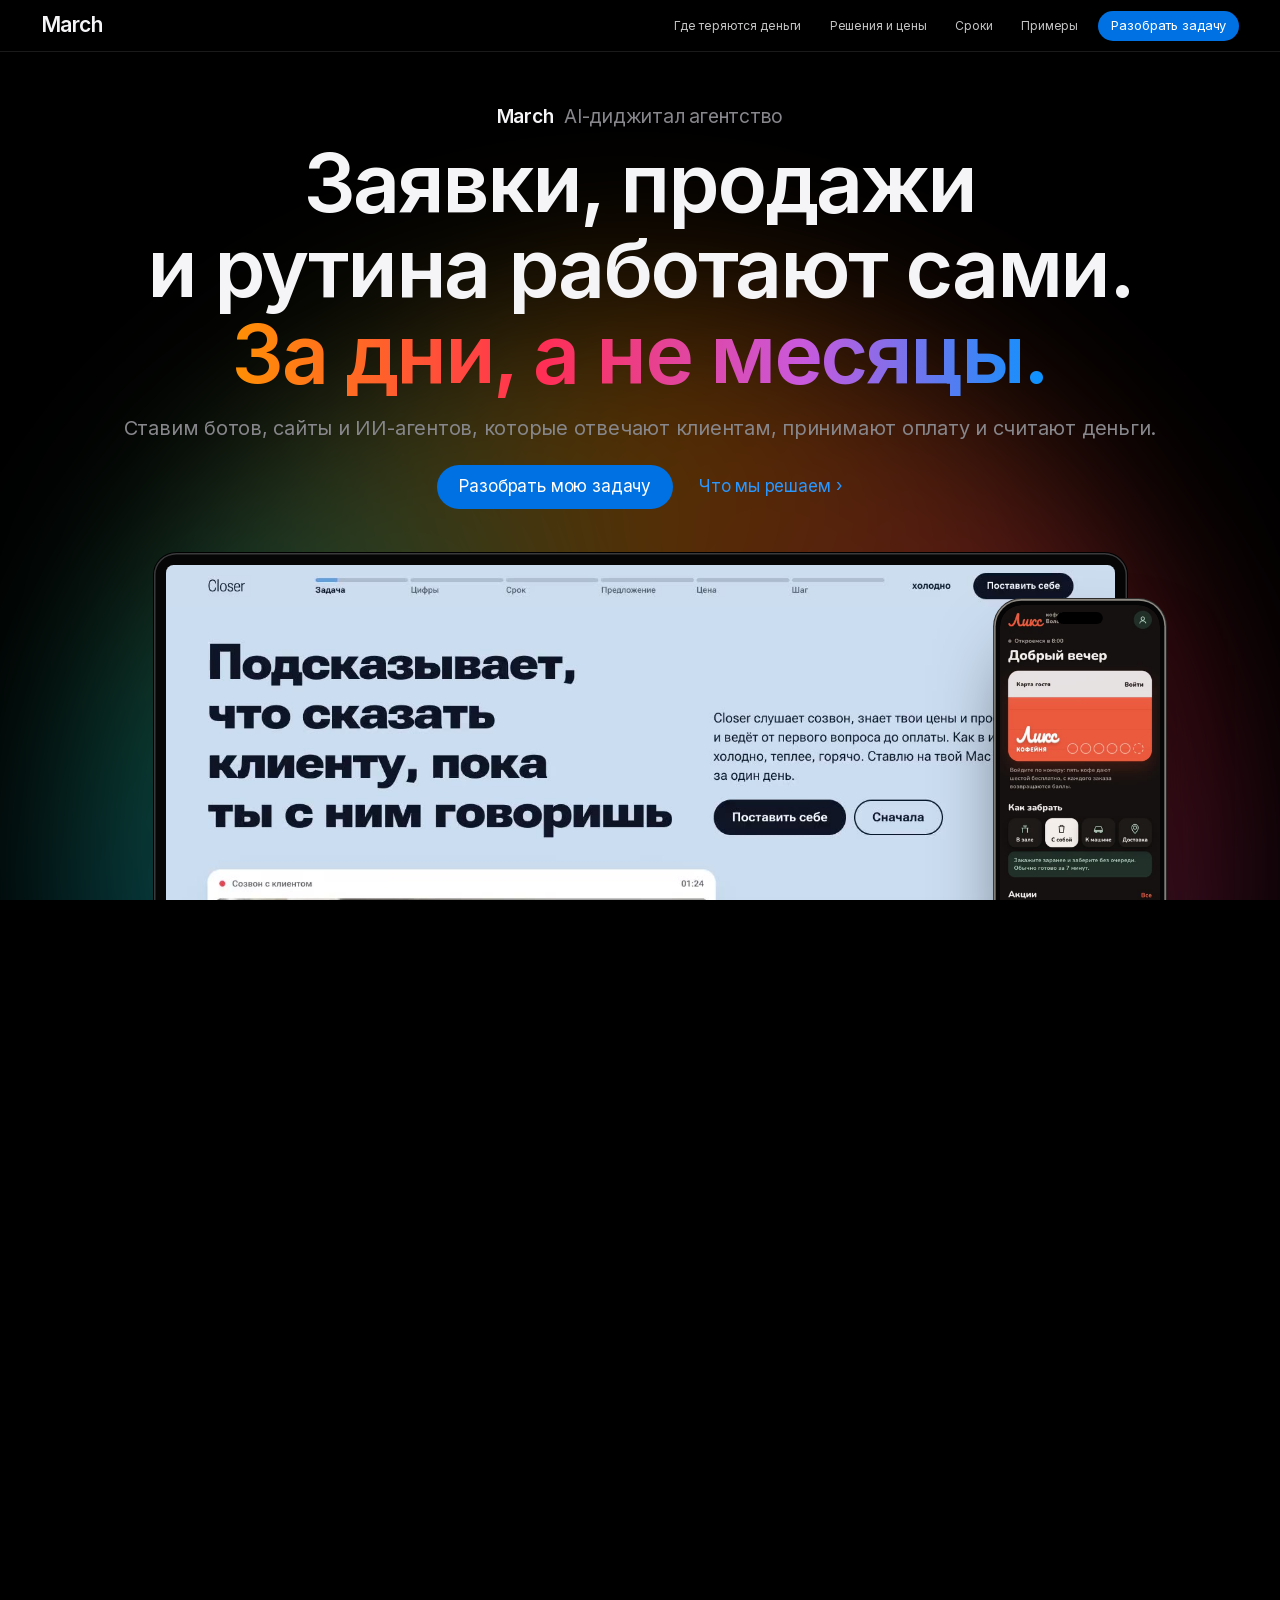
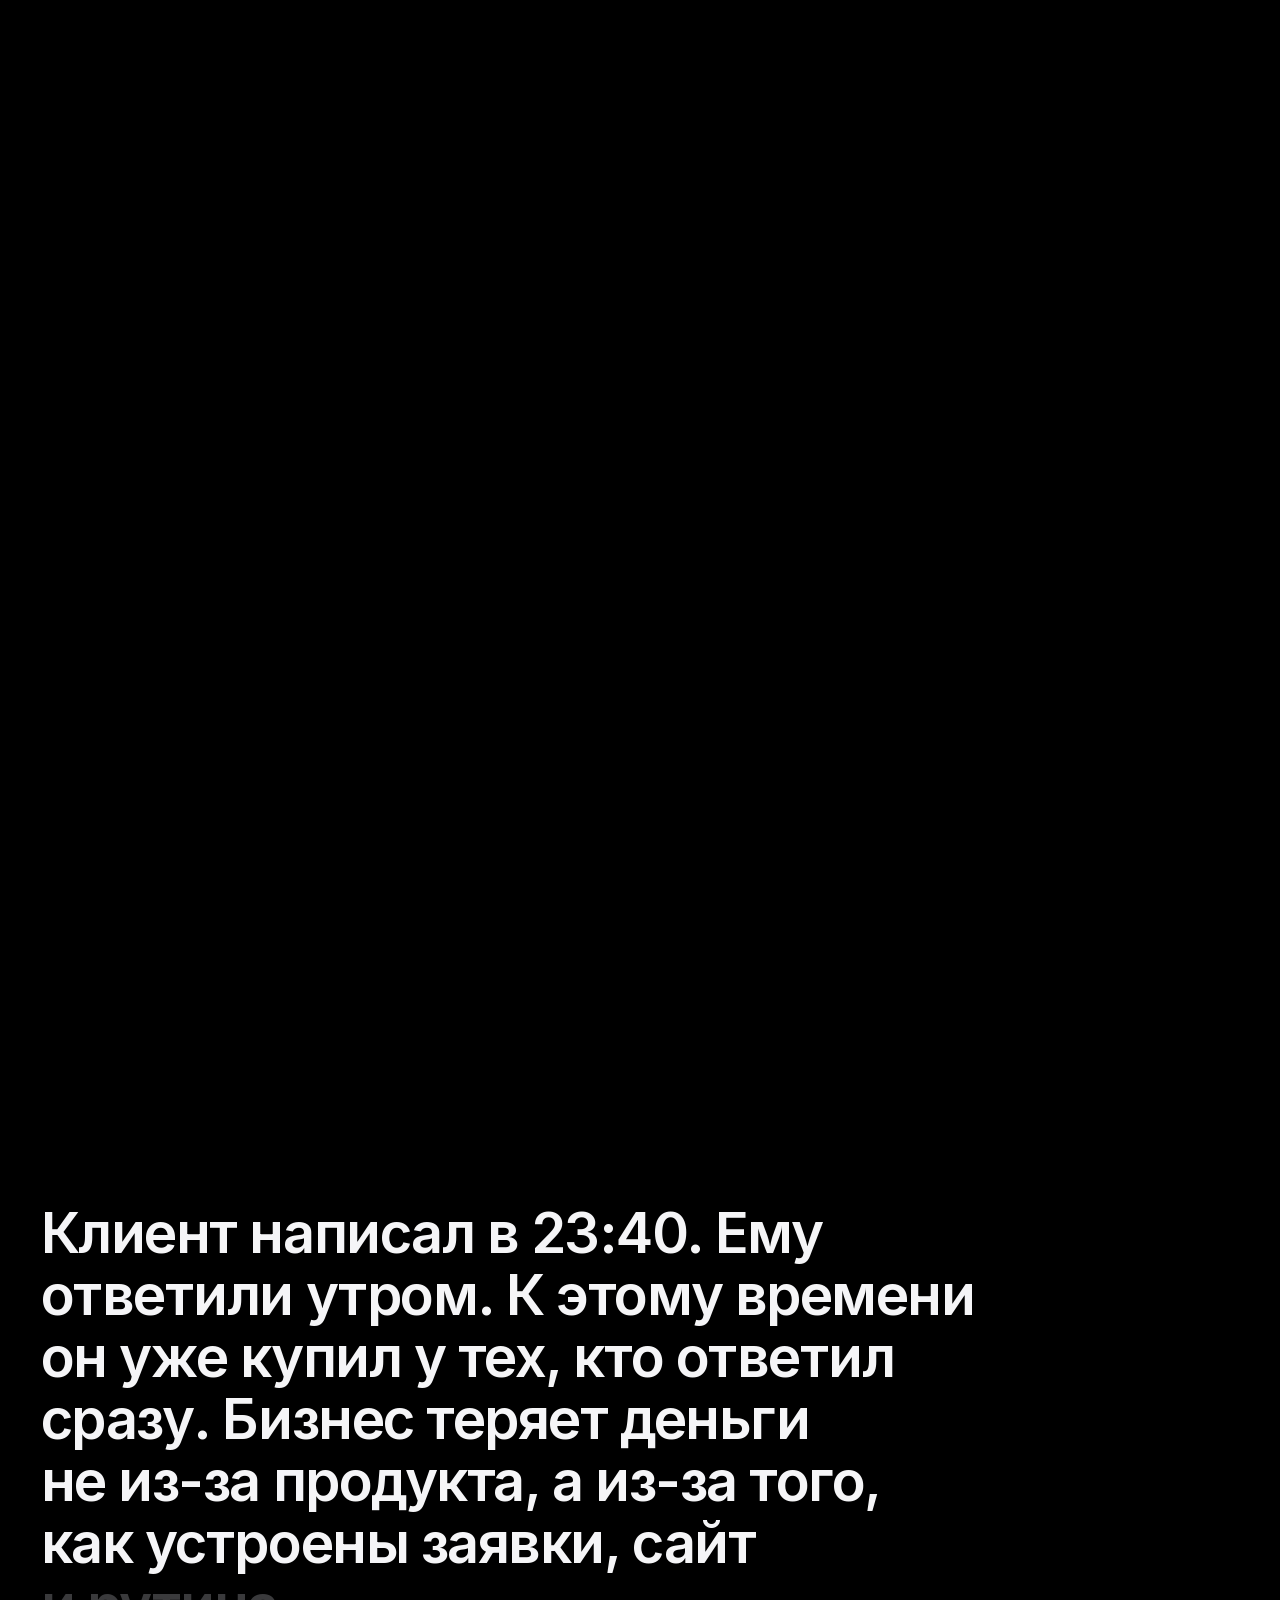
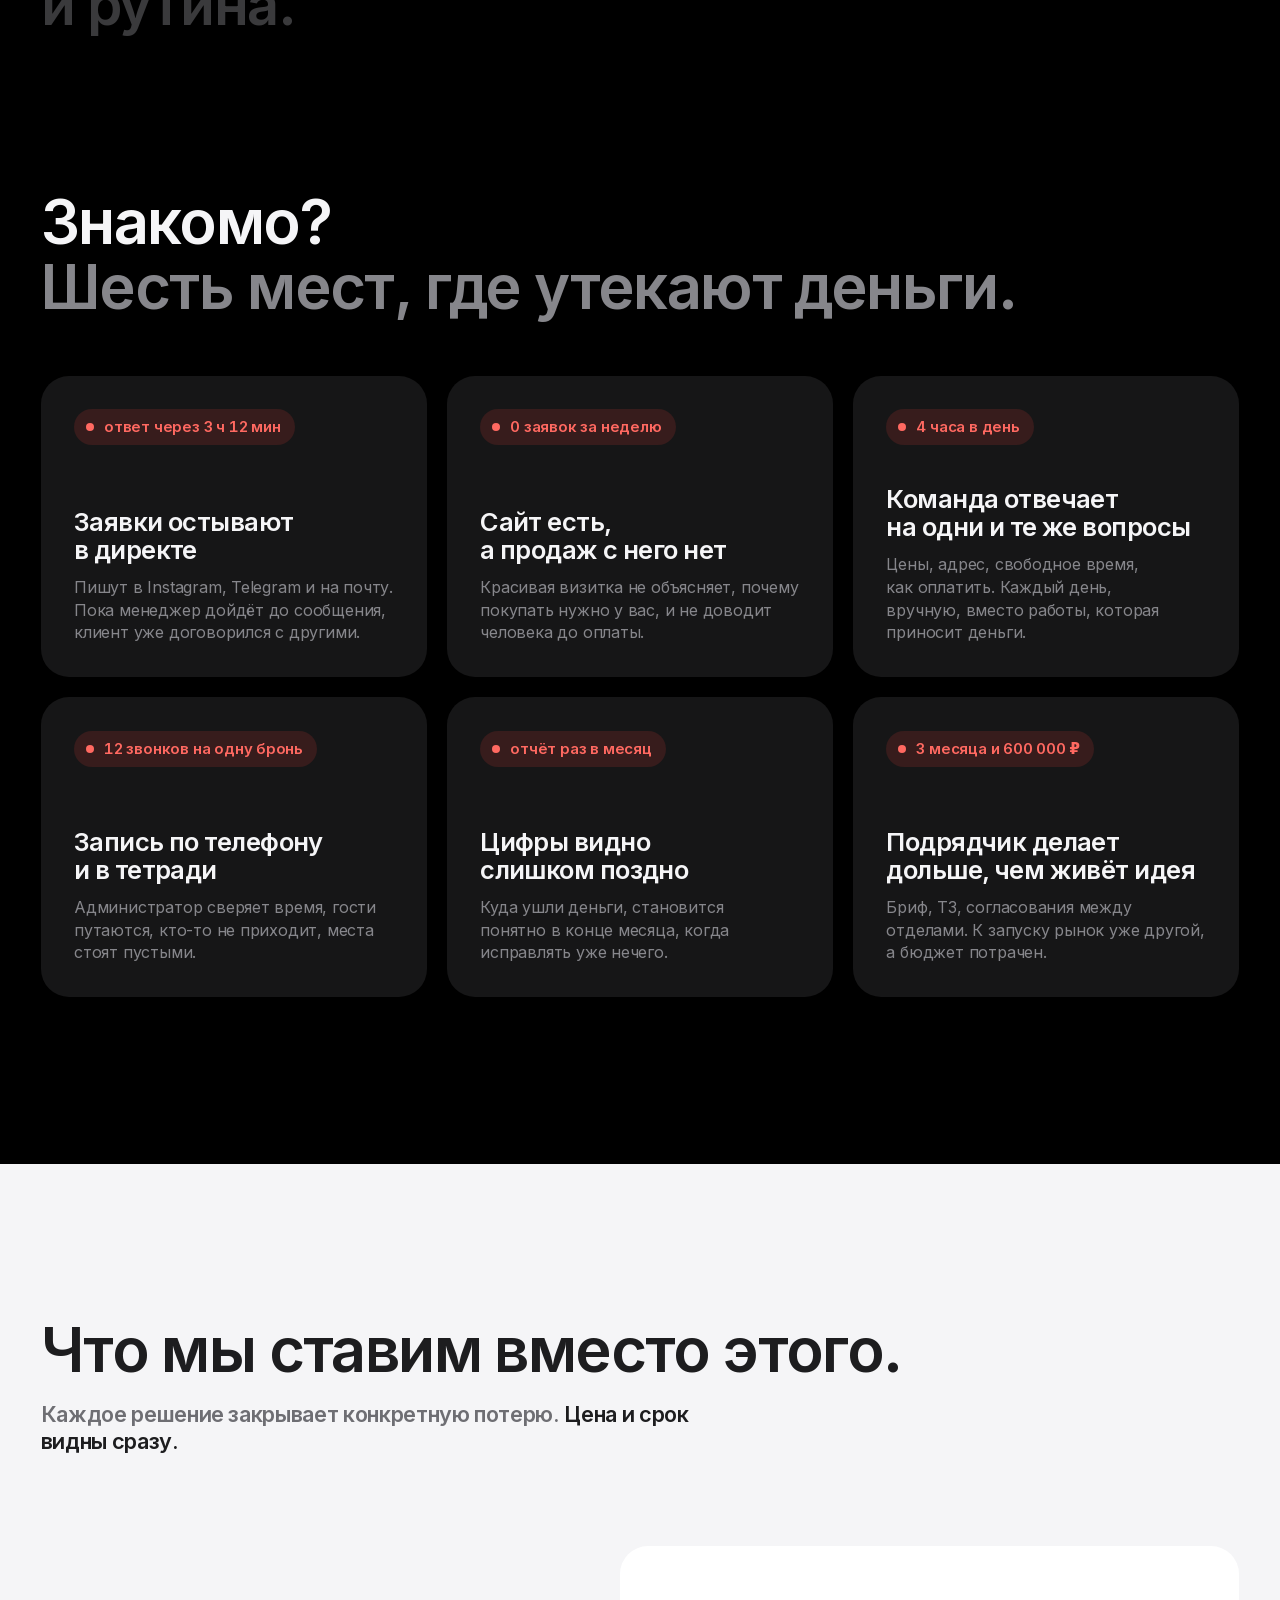
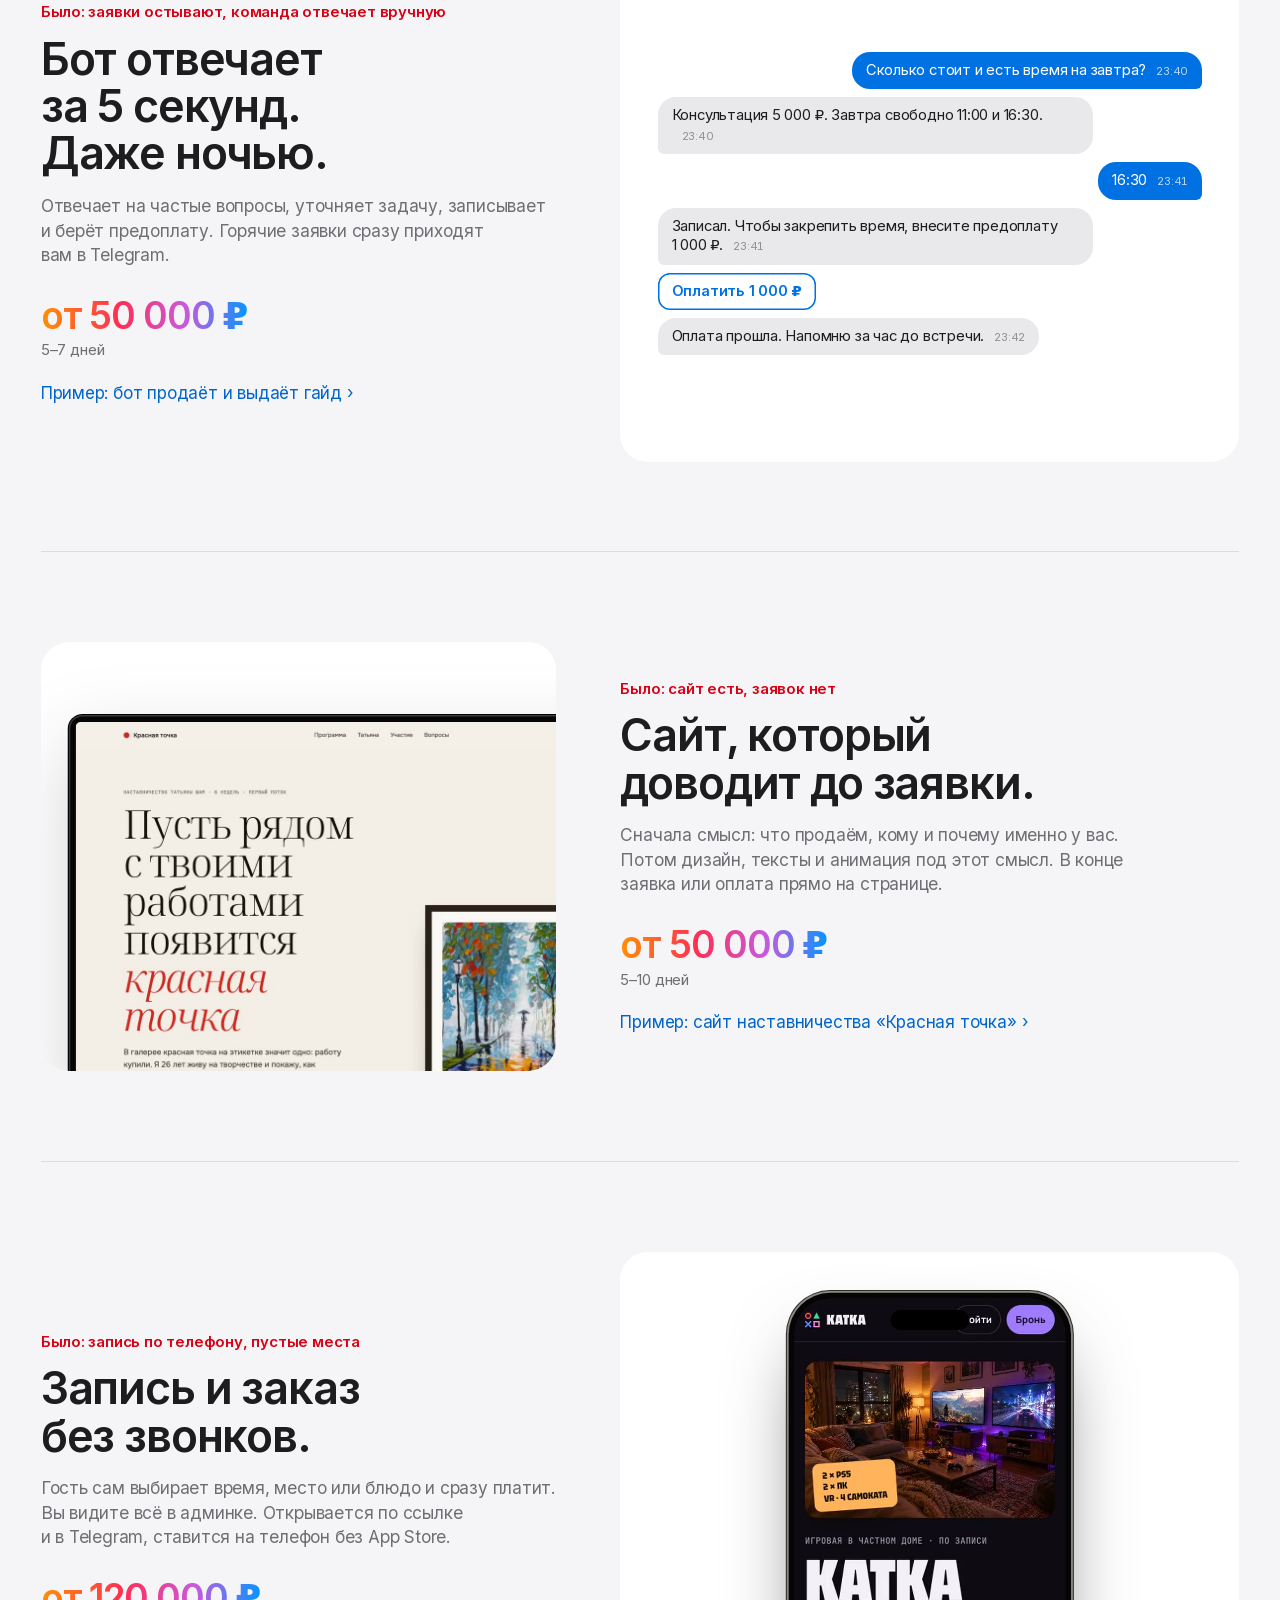
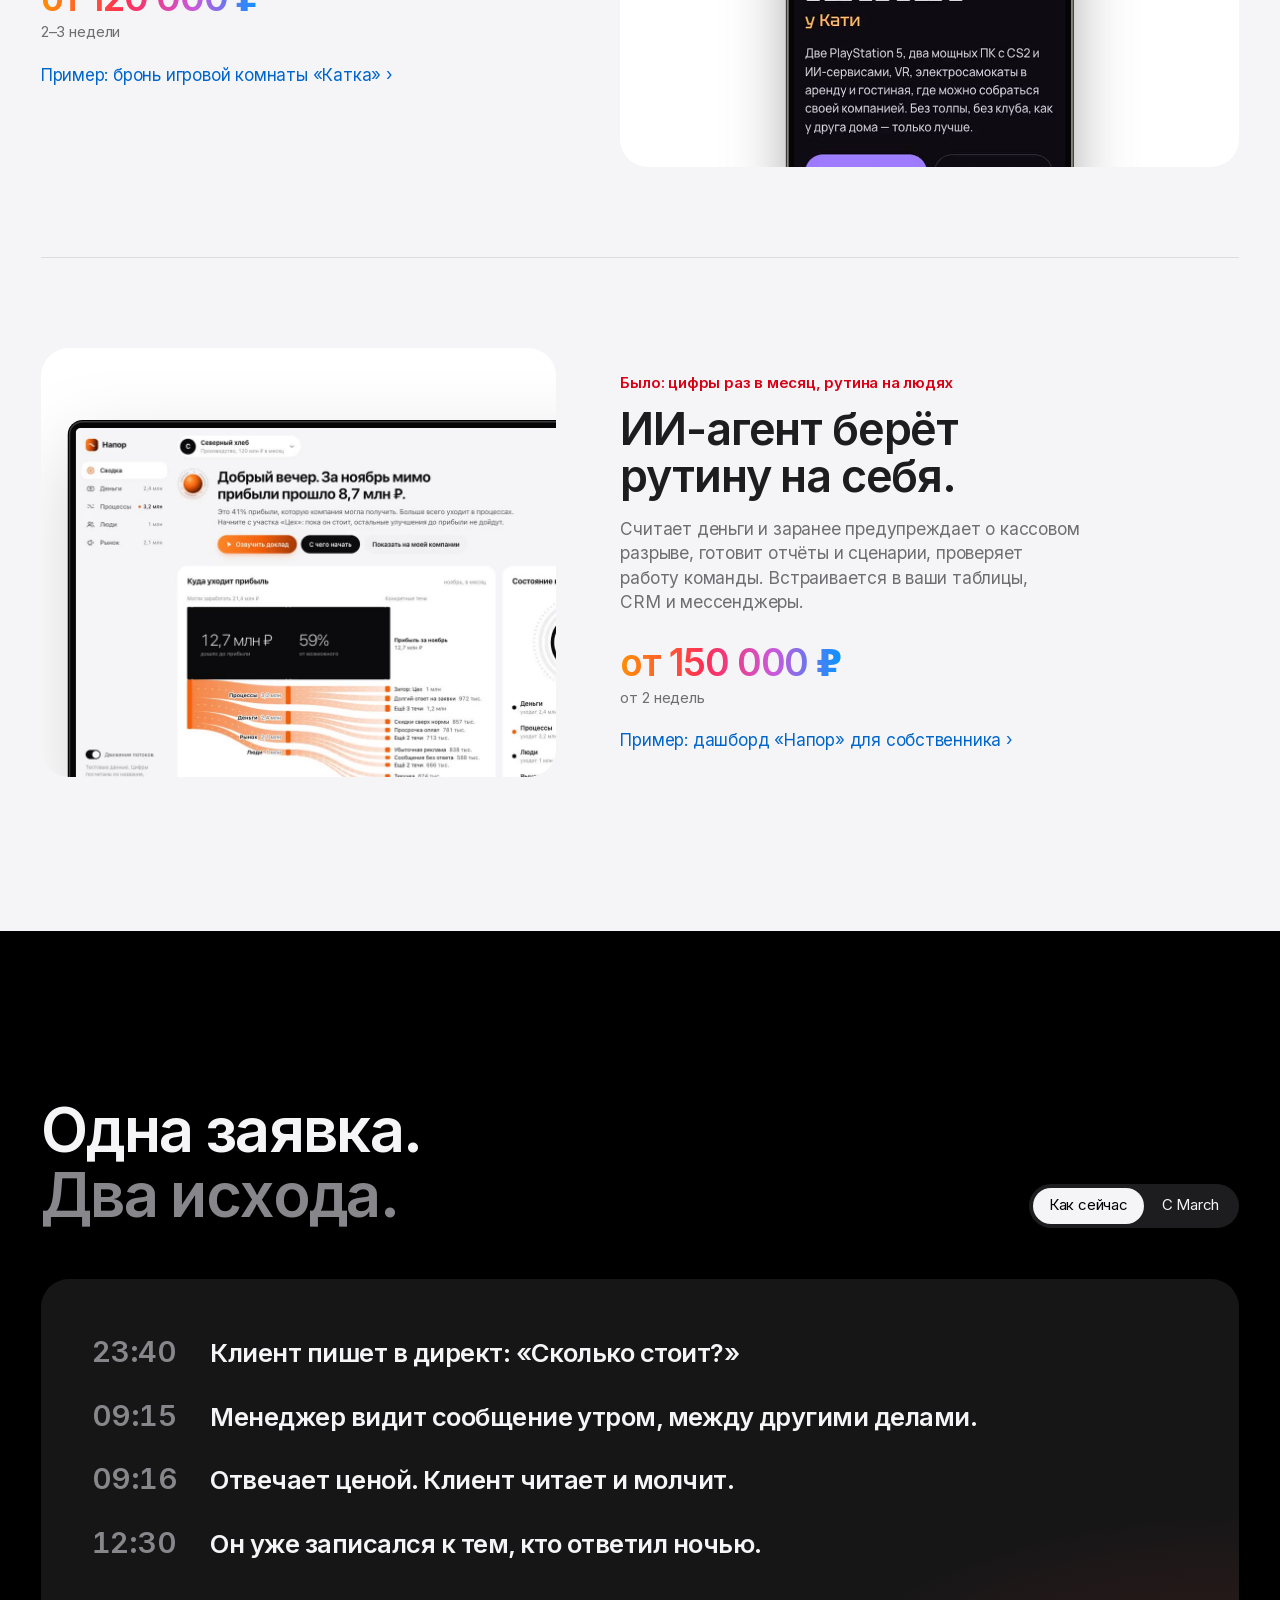
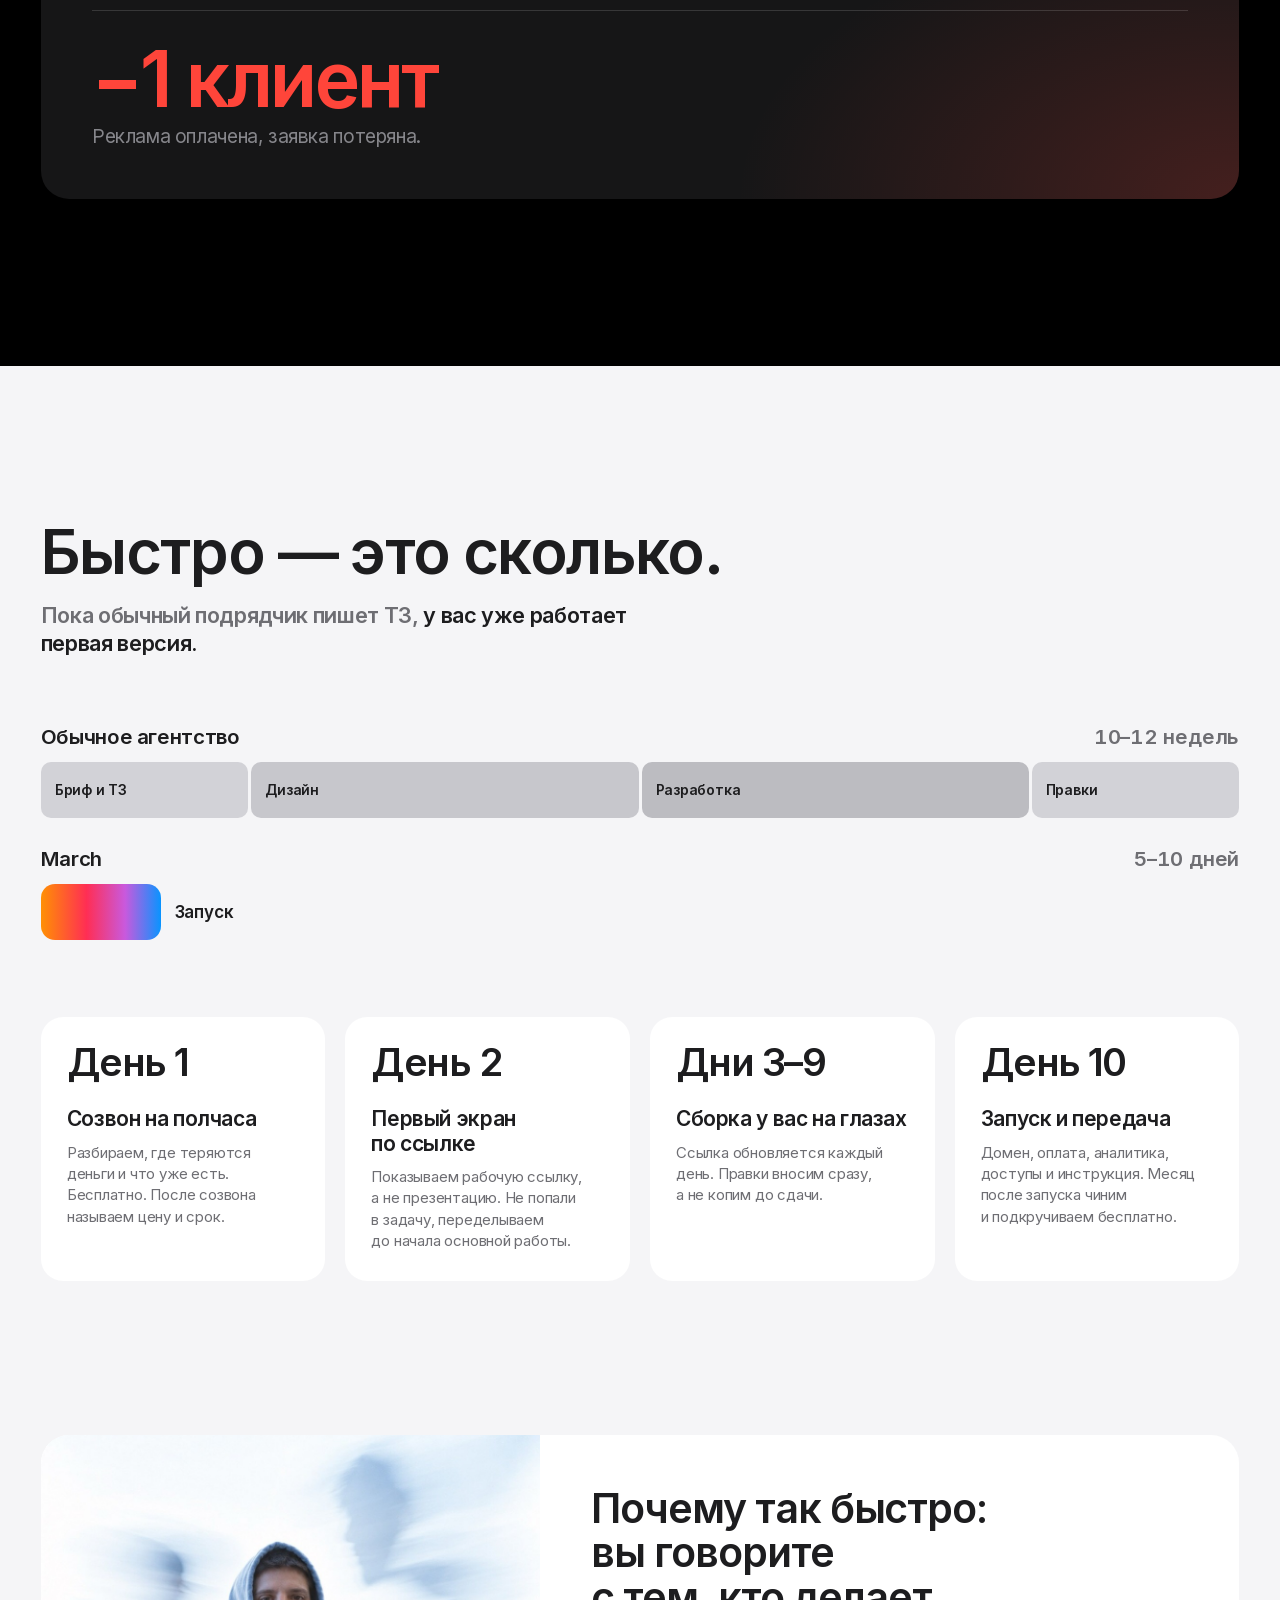
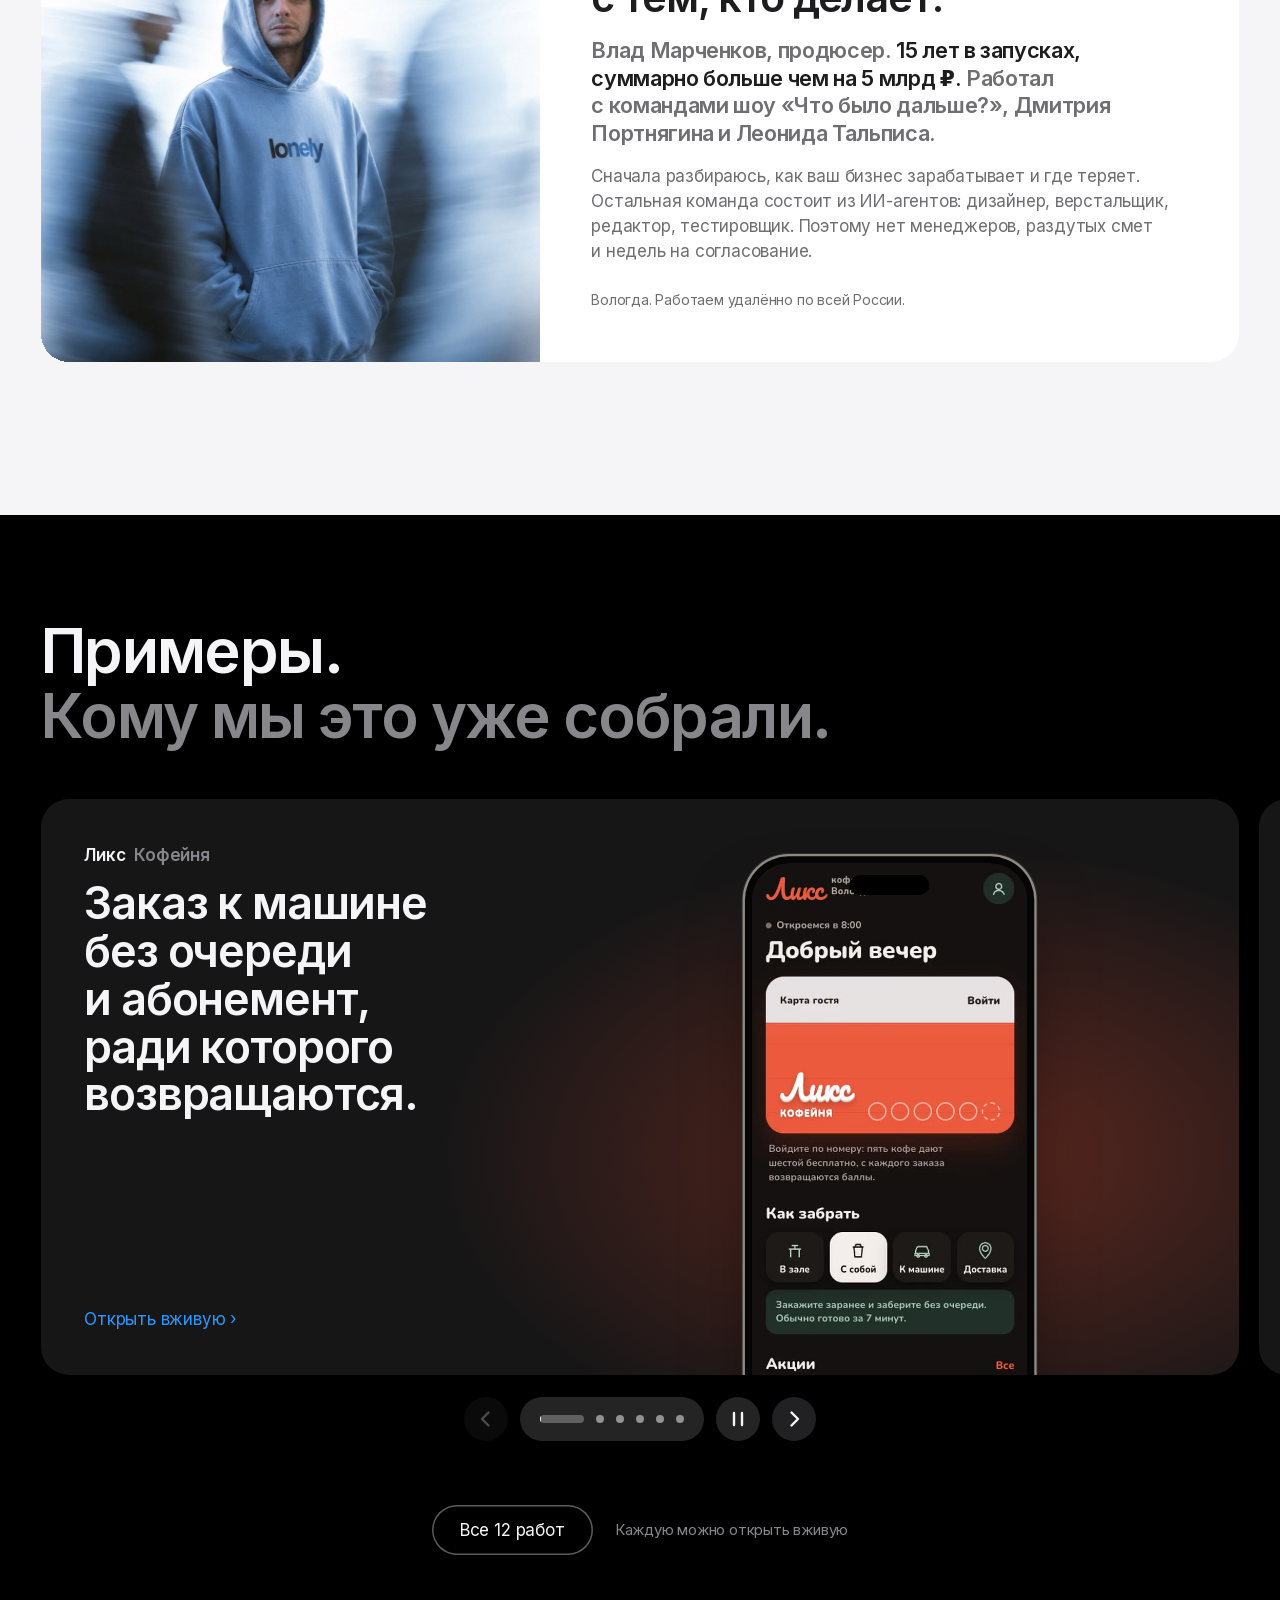
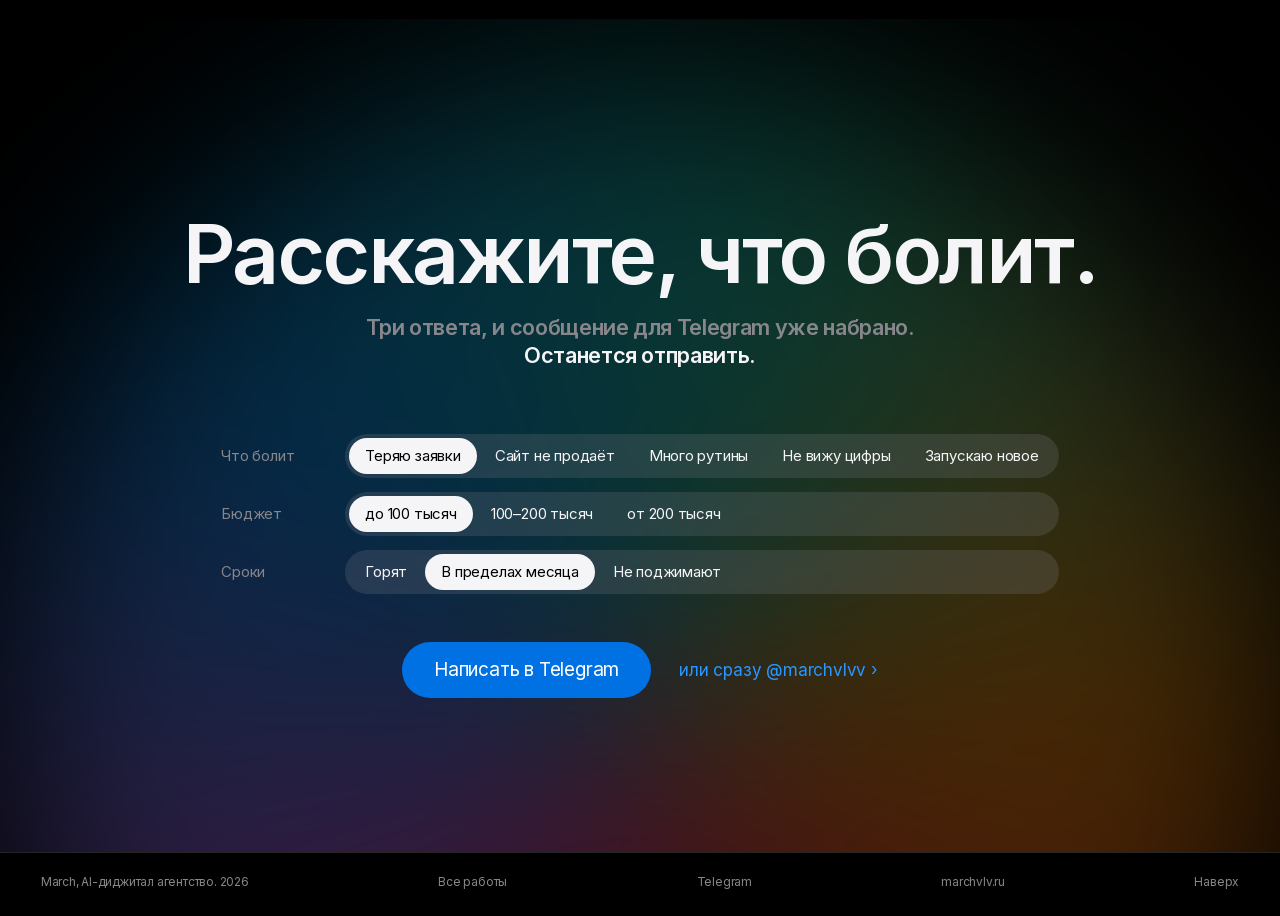
==== commit 8944cb3a: "Новая главная: боли, решения, два исхода заявки, сроки, примеры Co-Authored-By: Claude Opus 5.5 <nor" ====
--- a/index.html
+++ b/index.html
@@ -3,11 +3,11 @@
 <head>
 <meta charset="utf-8">
 <meta name="viewport" content="width=device-width, initial-scale=1, viewport-fit=cover">
-<title>March — AI-диджитал агентство: сайты, приложения, боты и ИИ-агенты под ключ</title>
-<meta name="description" content="Собираем сайты, веб-приложения, Telegram-ботов и ИИ-агентов под ключ. От 50 000 ₽, первый экран по ссылке через 48 часов. Работы открываются вживую прямо на странице.">
+<title>March — AI-диджитал агентство: боты, сайты и ИИ-агенты, которые возвращают бизнесу деньги</title>
+<meta name="description" content="Заявки остывают, сайт не продаёт, команда тонет в рутине. Ставим Telegram-ботов, сайты, приложения и ИИ-агентов, которые это закрывают. Первый результат по ссылке через 48 часов, запуск за 5–10 дней.">
 <meta name="theme-color" content="#000000">
 <meta property="og:title" content="March — AI-диджитал агентство">
-<meta property="og:description" content="Сайты, приложения и ИИ-агенты. Готово за дни.">
+<meta property="og:description" content="Заявки, продажи и рутина работают сами. За дни, а не месяцы.">
 <meta property="og:type" content="website">
 <link rel="stylesheet" href="css/fonts.css">
 <link rel="stylesheet" href="css/style.css">
@@ -18,12 +18,12 @@
   <div class="nav__in">
     <a class="nav__logo" href="#top">March</a>
     <nav class="nav__links" aria-label="Разделы">
-      <a href="#hl">Главное</a>
-      <a href="#works">Работы</a>
-      <a href="#offer">Услуги и цены</a>
-      <a href="#flow">Как работаем</a>
+      <a href="#pain">Где теряются деньги</a>
+      <a href="#fix">Решения и цены</a>
+      <a href="#speed">Сроки</a>
+      <a href="#cases">Примеры</a>
     </nav>
-    <a class="pill pill--sm" href="#brief">Обсудить проект</a>
+    <a class="pill pill--sm" href="#brief">Разобрать задачу</a>
   </div>
 </header>
 
@@ -33,11 +33,11 @@
     <div class="hero__pin">
       <div class="hero__txt">
         <p class="eyebrow">March<span>AI-диджитал агентство</span></p>
-        <h1>Сайты, приложения и ИИ-агенты. <span class="spec">Готово за дни.</span></h1>
-        <p class="hero__sub">От 50 000 ₽. Первый экран по ссылке через 48 часов.</p>
+        <h1>Заявки, продажи и рутина работают сами. <span class="spec">За дни, а не месяцы.</span></h1>
+        <p class="hero__sub">Ставим ботов, сайты и ИИ-агентов, которые отвечают клиентам, принимают оплату и считают деньги.</p>
         <div class="cta">
-          <a class="pill" href="#brief">Обсудить проект</a>
-          <a class="more" href="#works">Смотреть работы</a>
+          <a class="pill" href="#brief">Разобрать мою задачу</a>
+          <a class="more" href="#pain">Что мы решаем</a>
         </div>
       </div>
       <div class="hero__rig">
@@ -48,23 +48,161 @@
         </div>
         <div class="iph hero__iph" aria-hidden="true"><div class="iph__in"><div class="iph__scr"><video src="media/liks.mp4" poster="media/liks.jpg" muted loop playsinline preload="metadata"></video></div></div></div>
       </div>
-      <p class="hero__cap">Это не макеты. На экране записи живых сайтов, которые мы собрали в 2026 году.</p>
+      <p class="hero__cap">Это не макеты. На экране живые сайты и приложения, которые уже работают.</p>
     </div>
   </section>
 
   <section class="say">
     <div class="wrap">
-      <p class="say__t" data-light>Один продюсер и штат ИИ-агентов. Без менеджеров, смет на согласование и трёх месяцев ожидания. Вы говорите с тем, кто делает, и каждый день видите результат по ссылке.</p>
-      <div class="stats">
-        <div data-rv><b>40+</b><span>сайтов, приложений и ботов за 2026 год</span></div>
-        <div data-rv style="--d:1"><b>48 часов</b><span>от созвона до первого экрана по ссылке</span></div>
-        <div data-rv style="--d:2"><b>5+ млрд ₽</b><span>запуски, которые продюсировал основатель</span></div>
-      </div>
-    </div>
-  </section>
-
-  <section class="hl" id="hl" aria-label="Главное за минуту">
-    <div class="wrap"><h2 class="h2" data-rv>Главное за минуту.</h2></div>
+      <p class="say__t" data-light>Клиент написал в 23:40. Ему ответили утром. К этому времени он уже купил у тех, кто ответил сразу. Бизнес теряет деньги не из-за продукта, а из-за того, как устроены заявки, сайт и рутина.</p>
+    </div>
+  </section>
+
+  <section class="pain" id="pain">
+    <div class="wrap">
+      <h2 class="h2" data-rv>Знакомо?<br><span class="dim">Шесть мест, где утекают деньги.</span></h2>
+      <div class="pain__grid">
+        <article class="ache" data-rv><p class="sym">ответ через 3 ч 12 мин</p><h3>Заявки остывают в директе</h3><p>Пишут в Instagram, Telegram и на почту. Пока менеджер дойдёт до сообщения, клиент уже договорился с другими.</p></article>
+        <article class="ache" data-rv style="--d:1"><p class="sym">0 заявок за неделю</p><h3>Сайт есть, а продаж с него нет</h3><p>Красивая визитка не объясняет, почему покупать нужно у вас, и не доводит человека до оплаты.</p></article>
+        <article class="ache" data-rv style="--d:2"><p class="sym">4 часа в день</p><h3>Команда отвечает на одни и те же вопросы</h3><p>Цены, адрес, свободное время, как оплатить. Каждый день, вручную, вместо работы, которая приносит деньги.</p></article>
+        <article class="ache" data-rv><p class="sym">12 звонков на одну бронь</p><h3>Запись по телефону и в тетради</h3><p>Администратор сверяет время, гости путаются, кто-то не приходит, места стоят пустыми.</p></article>
+        <article class="ache" data-rv style="--d:1"><p class="sym">отчёт раз в месяц</p><h3>Цифры видно слишком поздно</h3><p>Куда ушли деньги, становится понятно в конце месяца, когда исправлять уже нечего.</p></article>
+        <article class="ache" data-rv style="--d:2"><p class="sym">3 месяца и 600 000 ₽</p><h3>Подрядчик делает дольше, чем живёт идея</h3><p>Бриф, ТЗ, согласования между отделами. К запуску рынок уже другой, а бюджет потрачен.</p></article>
+      </div>
+    </div>
+  </section>
+
+  <div class="light">
+    <section class="sec fix" id="fix">
+      <div class="wrap">
+        <h2 class="h2" data-rv>Что мы ставим вместо этого.</h2>
+        <p class="lead" data-rv>Каждое решение закрывает конкретную потерю. <b>Цена и срок видны сразу.</b></p>
+
+        <article class="fx">
+          <div class="fx__t" data-rv>
+            <p class="fx__was">Было: заявки остывают, команда отвечает вручную</p>
+            <h3 class="fx__h">Бот отвечает за 5 секунд. Даже ночью.</h3>
+            <p class="fx__d">Отвечает на частые вопросы, уточняет задачу, записывает и берёт предоплату. Горячие заявки сразу приходят вам в Telegram.</p>
+            <p class="fx__p"><span class="spec">от 50 000 ₽</span><small>5–7 дней</small></p>
+            <a class="more" href="https://marchvlv.ru/edits/" target="_blank" rel="noopener" data-open="edits">Пример: бот продаёт и выдаёт гайд</a>
+          </div>
+          <div class="fx__v fx__v--chat" data-rv aria-hidden="true">
+            <div class="chat2">
+              <p class="c-me" style="--i:0">Сколько стоит и есть время на завтра?<time>23:40</time></p>
+              <p style="--i:1">Консультация 5 000 ₽. Завтра свободно 11:00 и 16:30.<time>23:40</time></p>
+              <p class="c-me" style="--i:2">16:30<time>23:41</time></p>
+              <p style="--i:3">Записал. Чтобы закрепить время, внесите предоплату 1 000 ₽.<time>23:41</time></p>
+              <p class="c-btn" style="--i:4">Оплатить 1 000 ₽</p>
+              <p style="--i:5">Оплата прошла. Напомню за час до встречи.<time>23:42</time></p>
+            </div>
+          </div>
+        </article>
+
+        <article class="fx">
+          <div class="fx__t" data-rv>
+            <p class="fx__was">Было: сайт есть, заявок нет</p>
+            <h3 class="fx__h">Сайт, который доводит до заявки.</h3>
+            <p class="fx__d">Сначала смысл: что продаём, кому и почему именно у вас. Потом дизайн, тексты и анимация под этот смысл. В конце заявка или оплата прямо на странице.</p>
+            <p class="fx__p"><span class="spec">от 50 000 ₽</span><small>5–10 дней</small></p>
+            <a class="more" href="https://shumniyvlad-cell.github.io/sotvori-sebya/" target="_blank" rel="noopener" data-open="sotvori">Пример: сайт наставничества «Красная точка»</a>
+          </div>
+          <div class="fx__v" data-rv aria-hidden="true"><div class="mac"><div class="mac__lid"><div class="mac__scr"><video muted loop playsinline preload="none" poster="media/sotvori.jpg" data-src="media/sotvori.mp4"></video></div></div></div></div>
+        </article>
+
+        <article class="fx">
+          <div class="fx__t" data-rv>
+            <p class="fx__was">Было: запись по телефону, пустые места</p>
+            <h3 class="fx__h">Запись и заказ без звонков.</h3>
+            <p class="fx__d">Гость сам выбирает время, место или блюдо и сразу платит. Вы видите всё в админке. Открывается по ссылке и в Telegram, ставится на телефон без App Store.</p>
+            <p class="fx__p"><span class="spec">от 120 000 ₽</span><small>2–3 недели</small></p>
+            <a class="more" href="https://shumniyvlad-cell.github.io/katka/" target="_blank" rel="noopener" data-open="katka">Пример: бронь игровой комнаты «Катка»</a>
+          </div>
+          <div class="fx__v fx__v--ph" data-rv aria-hidden="true"><div class="iph"><div class="iph__in"><div class="iph__scr"><video muted loop playsinline preload="none" poster="media/katka-m.jpg" data-src="media/katka-m.mp4"></video></div></div></div></div>
+        </article>
+
+        <article class="fx">
+          <div class="fx__t" data-rv>
+            <p class="fx__was">Было: цифры раз в месяц, рутина на людях</p>
+            <h3 class="fx__h">ИИ-агент берёт рутину на себя.</h3>
+            <p class="fx__d">Считает деньги и заранее предупреждает о кассовом разрыве, готовит отчёты и сценарии, проверяет работу команды. Встраивается в ваши таблицы, CRM и мессенджеры.</p>
+            <p class="fx__p"><span class="spec">от 150 000 ₽</span><small>от 2 недель</small></p>
+            <a class="more" href="https://shumniyvlad-cell.github.io/napor/" target="_blank" rel="noopener" data-open="napor">Пример: дашборд «Напор» для собственника</a>
+          </div>
+          <div class="fx__v" data-rv aria-hidden="true"><div class="mac"><div class="mac__lid"><div class="mac__scr"><video muted loop playsinline preload="none" poster="media/napor.jpg" data-src="media/napor.mp4"></video></div></div></div></div>
+        </article>
+      </div>
+    </section>
+  </div>
+
+  <section class="day" id="day">
+    <div class="wrap">
+      <div class="day__head">
+        <h2 class="h2" data-rv>Одна заявка.<br><span class="dim">Два исхода.</span></h2>
+        <div class="seg day__seg" role="group" aria-label="Сценарий" data-rv>
+          <button data-s="now" aria-pressed="true">Как сейчас</button>
+          <button data-s="march" aria-pressed="false">С March</button>
+        </div>
+      </div>
+      <div class="day__card" data-rv>
+        <ol class="tl is-on" data-s="now">
+          <li style="--i:0"><time>23:40</time><p>Клиент пишет в директ: «Сколько стоит?»</p></li>
+          <li style="--i:1"><time>09:15</time><p>Менеджер видит сообщение утром, между другими делами.</p></li>
+          <li style="--i:2"><time>09:16</time><p>Отвечает ценой. Клиент читает и молчит.</p></li>
+          <li style="--i:3"><time>12:30</time><p>Он уже записался к тем, кто ответил ночью.</p></li>
+          <li class="tl__end" style="--i:4"><b class="bad">−1 клиент</b><p>Реклама оплачена, заявка потеряна.</p></li>
+        </ol>
+        <ol class="tl" data-s="march">
+          <li style="--i:0"><time>23:40</time><p>Клиент пишет в директ: «Сколько стоит?»</p></li>
+          <li style="--i:1"><time>23:40</time><p>Бот сразу отвечает ценой и свободным временем.</p></li>
+          <li style="--i:2"><time>23:42</time><p>Клиент выбирает 16:30 и вносит предоплату.</p></li>
+          <li style="--i:3"><time>09:00</time><p>Вы открываете Telegram: запись уже в календаре.</p></li>
+          <li class="tl__end" style="--i:4"><b class="good">+1 оплаченная запись</b><p>Пока вы спали.</p></li>
+        </ol>
+      </div>
+    </div>
+  </section>
+
+  <div class="light">
+    <section class="sec speed" id="speed">
+      <div class="wrap">
+        <h2 class="h2" data-rv>Быстро — это сколько.</h2>
+        <p class="lead" data-rv>Пока обычный подрядчик пишет ТЗ, <b>у вас уже работает первая версия.</b></p>
+        <div class="race">
+          <div class="race__r" data-rv>
+            <div class="race__l"><b>Обычное агентство</b><span>10–12 недель</span></div>
+            <div class="race__bar"><div class="race__f race__f--slow"><i style="flex:2">Бриф и ТЗ</i><i style="flex:4">Дизайн</i><i style="flex:4">Разработка</i><i style="flex:2">Правки</i></div></div>
+          </div>
+          <div class="race__r" data-rv style="--d:1">
+            <div class="race__l"><b>March</b><span>5–10 дней</span></div>
+            <div class="race__bar"><div class="race__f race__f--fast"></div><em>Запуск</em></div>
+          </div>
+        </div>
+        <ol class="flow__grid">
+          <li class="step" data-rv><span class="step__n">День 1</span><h3>Созвон на полчаса</h3><p>Разбираем, где теряются деньги и что уже есть. Бесплатно. После созвона называем цену и срок.</p></li>
+          <li class="step" data-rv style="--d:1"><span class="step__n">День 2</span><h3>Первый экран по ссылке</h3><p>Показываем рабочую ссылку, а не презентацию. Не попали в задачу, переделываем до начала основной работы.</p></li>
+          <li class="step" data-rv style="--d:2"><span class="step__n">Дни 3–9</span><h3>Сборка у вас на глазах</h3><p>Ссылка обновляется каждый день. Правки вносим сразу, а не копим до сдачи.</p></li>
+          <li class="step" data-rv style="--d:3"><span class="step__n">День 10</span><h3>Запуск и передача</h3><p>Домен, оплата, аналитика, доступы и инструкция. Месяц после запуска чиним и подкручиваем бесплатно.</p></li>
+        </ol>
+      </div>
+    </section>
+
+    <section class="sec who">
+      <div class="wrap">
+        <div class="who__tile" data-rv>
+          <div class="who__ph"><img src="img/vlad.jpg" alt="Влад Марченков, основатель March" loading="lazy" width="1042" height="1300"></div>
+          <div class="who__t">
+            <h2 class="who__h">Почему так быстро: вы говорите с тем, кто делает.</h2>
+            <p class="lead">Влад Марченков, продюсер. <b>15 лет в запусках, суммарно больше чем на 5 млрд ₽.</b> Работал с командами шоу «Что было дальше?», Дмитрия Портнягина и Леонида Тальписа.</p>
+            <p class="who__p">Сначала разбираюсь, как ваш бизнес зарабатывает и где теряет. Остальная команда состоит из ИИ-агентов: дизайнер, верстальщик, редактор, тестировщик. Поэтому нет менеджеров, раздутых смет и недель на согласование.</p>
+            <p class="who__sig">Вологда. Работаем удалённо по всей России.</p>
+          </div>
+        </div>
+      </div>
+    </section>
+  </div>
+
+  <section class="hl" id="cases" aria-label="Примеры">
+    <div class="wrap"><h2 class="h2" data-rv>Примеры.<br><span class="dim">Кому мы это уже собрали.</span></h2></div>
     <div class="hl__scroll" tabindex="0"><div class="hl__track"></div></div>
     <div class="hl__ctl">
       <button class="rbtn hl__prev" aria-label="Назад"><svg viewBox="0 0 36 36"><path d="M20.5 11.5 14 18l6.5 6.5"/></svg></button>
@@ -72,125 +210,24 @@
       <button class="rbtn glass hl__play" aria-label="Пауза"><svg class="i-pause" viewBox="0 0 36 36"><path d="M14 12v12M22 12v12"/></svg><svg class="i-play" viewBox="0 0 36 36"><path d="M14.5 11.5v13l10-6.5z" fill="currentColor" stroke="none"/></svg></button>
       <button class="rbtn hl__next" aria-label="Вперёд"><svg viewBox="0 0 36 36"><path d="M15.5 11.5 22 18l-6.5 6.5"/></svg></button>
     </div>
-  </section>
-
-  <section class="works" id="works">
-    <div class="wrap">
-      <div class="works__head">
-        <h2 class="h2" data-rv>Все работы.<br><span class="dim">Каждую можно открыть.</span></h2>
-        <div class="seg works__seg" role="group" aria-label="Тип работы" data-rv>
-          <button data-f="all" aria-pressed="true">Все</button>
-          <button data-f="site" aria-pressed="false">Сайты</button>
-          <button data-f="app" aria-pressed="false">Приложения</button>
-          <button data-f="ai" aria-pressed="false">ИИ</button>
-        </div>
-      </div>
-      <div class="grid"></div>
-    </div>
-  </section>
-
-  <section class="pocket" aria-label="Под телефон">
-    <div class="pocket__pin">
-      <div class="pocket__l">
-        <p class="pocket__k">Под телефон</p>
-        <div class="pocket__steps"></div>
-      </div>
-      <div class="iph pocket__iph"><div class="iph__in"><div class="iph__scr"></div></div></div>
-      <div class="pocket__r"><div class="pocket__nums"></div></div>
-    </div>
-    <div class="wrap pocket__mh"><h2 class="h2">И под телефон тоже.</h2></div>
-    <div class="pocket__m"></div>
-  </section>
-
-  <div class="light">
-
-    <section class="sec offer" id="offer">
-      <div class="wrap">
-        <h2 class="h2" data-rv>Что можно заказать.</h2>
-        <p class="lead" data-rv>Точную цену называем после первого созвона. <b>Ниже видно, с чего она начинается.</b></p>
-        <div class="offer__grid">
-          <article class="svc" data-rv>
-            <div class="svc__t">
-              <h3 class="svc__n">Сайт или лендинг</h3>
-              <p class="svc__d">Свой визуальный язык под ваш продукт, тексты, анимация, заявка или оплата. Собираем от смысла: сначала что и кому продаём, потом дизайн.</p>
-              <p class="svc__p"><span class="spec">от 50 000 ₽</span><small>5–10 дней</small></p>
-            </div>
-            <div class="svc__v"><div class="mac"><div class="mac__lid"><div class="mac__scr"><img src="media/sotvori.jpg" alt="" loading="lazy"></div></div></div></div>
-          </article>
-          <article class="svc" data-rv style="--d:1">
-            <div class="svc__t">
-              <h3 class="svc__n">Telegram-бот и воронка</h3>
-              <p class="svc__d">Бот сам продаёт, записывает, принимает оплату и выдаёт продукт. Подключаем к сайту, рекламе и рассылкам.</p>
-              <p class="svc__p"><span class="spec">от 50 000 ₽</span><small>5–7 дней</small></p>
-            </div>
-            <div class="svc__v svc__v--chat" aria-hidden="true">
-              <div class="chat">
-                <p class="me">ГАЙД</p>
-                <p>Гайд «ИИ-монтажёр в Edits», 490 ₽. Оформляем?</p>
-                <p class="btn">Оплатить 490 ₽</p>
-                <p>Оплата прошла. Держите ссылку на гайд.</p>
-              </div>
-            </div>
-          </article>
-          <article class="svc" data-rv>
-            <div class="svc__t">
-              <h3 class="svc__n">Веб-приложение или мини-апп</h3>
-              <p class="svc__d">Личный кабинет, бронирование, заказ, каталог, тренажёр. Открывается по ссылке и в Telegram, ставится на телефон без магазинов приложений.</p>
-              <p class="svc__p"><span class="spec">от 120 000 ₽</span><small>2–3 недели</small></p>
-            </div>
-            <div class="svc__v svc__v--ph"><div class="iph"><div class="iph__in"><div class="iph__scr"><img src="media/katka-m.jpg" alt="" loading="lazy"></div></div></div></div>
-          </article>
-          <article class="svc" data-rv style="--d:1">
-            <div class="svc__t">
-              <h3 class="svc__n">ИИ-агент и автоматизация</h3>
-              <p class="svc__d">Агент берёт на себя часть работы команды: считает деньги, готовит сценарии, монтирует ролики, подсказывает на созвонах. Встраиваем в ваши таблицы, CRM и мессенджеры.</p>
-              <p class="svc__p"><span class="spec">от 150 000 ₽</span><small>от 2 недель</small></p>
-            </div>
-            <div class="svc__v"><div class="mac"><div class="mac__lid"><div class="mac__scr"><img src="media/napor.jpg" alt="" loading="lazy"></div></div></div></div>
-          </article>
-        </div>
-      </div>
-    </section>
-
-    <section class="sec flow" id="flow">
-      <div class="wrap">
-        <h2 class="h2" data-rv>Как идёт работа.</h2>
-        <ol class="flow__grid">
-          <li class="step" data-rv><span class="step__n">1</span><h3>Созвон на полчаса</h3><p>Разбираемся, что вы продаёте, кому и что уже есть. Бесплатно. После созвона называем цену и срок.</p></li>
-          <li class="step" data-rv style="--d:1"><span class="step__n">2</span><h3>Первый экран за 48 часов</h3><p>Показываем рабочую ссылку, а не презентацию. Не попали в задачу, переделываем до начала основной работы.</p></li>
-          <li class="step" data-rv style="--d:2"><span class="step__n">3</span><h3>Сборка у вас на глазах</h3><p>Ссылка обновляется каждый день. Правки вносим сразу, а не копим до сдачи.</p></li>
-          <li class="step" data-rv style="--d:3"><span class="step__n">4</span><h3>Запуск и передача</h3><p>Домен, оплата, аналитика, доступы и инструкция. Месяц после запуска чиним и подкручиваем бесплатно.</p></li>
-        </ol>
-      </div>
-    </section>
-
-    <section class="sec who">
-      <div class="wrap">
-        <div class="who__tile" data-rv>
-          <div class="who__ph"><img src="img/vlad.jpg" alt="Влад Марченков, основатель March" loading="lazy" width="1042" height="1300"></div>
-          <div class="who__t">
-            <h2 class="who__h">За проект отвечает один человек, а не цепочка менеджеров.</h2>
-            <p class="lead">Влад Марченков, продюсер. <b>15 лет в запусках, суммарно больше чем на 5 млрд ₽.</b> Работал с командами шоу «Что было дальше?», Дмитрия Портнягина и Леонида Тальписа.</p>
-            <p class="who__p">Остальная команда состоит из ИИ-агентов: дизайнер, верстальщик, редактор, тестировщик. Поэтому здесь нет раздутых смет и недель на согласование между отделами.</p>
-            <p class="who__sig">Вологда. Работаем удалённо.</p>
-          </div>
-        </div>
-      </div>
-    </section>
-
-  </div>
+    <div class="cases__all" data-rv>
+      <a class="pill pill--ghost" href="works.html">Все 12 работ</a>
+      <span>Каждую можно открыть вживую</span>
+    </div>
+  </section>
 
   <section class="brief" id="brief">
     <div class="wrap">
-      <h2 class="h1" data-rv>Расскажите задачу.</h2>
+      <h2 class="h1" data-rv>Расскажите, что болит.</h2>
       <p class="lead" data-rv>Три ответа, и сообщение для Telegram уже набрано. <b>Останется отправить.</b></p>
       <div class="form" data-rv>
-        <div class="form__r"><span>Что нужно</span>
-          <div class="seg" role="group" aria-label="Что нужно">
-            <button class="chip" data-g="what" data-v="сайт" aria-pressed="true">Сайт</button>
-            <button class="chip" data-g="what" data-v="бота" aria-pressed="false">Бот</button>
-            <button class="chip" data-g="what" data-v="приложение" aria-pressed="false">Приложение</button>
-            <button class="chip" data-g="what" data-v="ИИ-агента" aria-pressed="false">ИИ-агент</button>
+        <div class="form__r"><span>Что болит</span>
+          <div class="seg" role="group" aria-label="Что болит">
+            <button class="chip" data-g="what" data-v="Теряю заявки" aria-pressed="true">Теряю заявки</button>
+            <button class="chip" data-g="what" data-v="Сайт не продаёт" aria-pressed="false">Сайт не продаёт</button>
+            <button class="chip" data-g="what" data-v="Команда тонет в рутине" aria-pressed="false">Много рутины</button>
+            <button class="chip" data-g="what" data-v="Не вижу, куда уходят деньги" aria-pressed="false">Не вижу цифры</button>
+            <button class="chip" data-g="what" data-v="Запускаю новое направление" aria-pressed="false">Запускаю новое</button>
           </div>
         </div>
         <div class="form__r"><span>Бюджет</span>
@@ -220,6 +257,7 @@
 <footer class="foot">
   <div class="wrap foot__in">
     <span>March, AI-диджитал агентство. 2026</span>
+    <span><a href="works.html">Все работы</a></span>
     <span><a href="https://t.me/marchvlvv" target="_blank" rel="noopener">Telegram</a></span>
     <span><a href="https://marchvlv.ru" target="_blank" rel="noopener">marchvlv.ru</a></span>
     <span><a href="#top">Наверх</a></span>
@@ -244,5 +282,8 @@
 </dialog>
 
 <script type="module" src="js/app.js"></script>
+<script type="module">
+  if (['localhost', '127.0.0.1'].includes(location.hostname)) import('./js/dev-agentation.js');
+</script>
 </body>
 </html>
--- a/css/style.css
+++ b/css/style.css
@@ -103,7 +103,7 @@
 @media (max-width: 899px) { .hero__mac { --w: 86vw; } .hero__iph { width: 23vw; left: auto; right: 3vw; top: 22%; } }
 
 /* ── заявление ── */
-.say { padding: clamp(100px, 15vw, 220px) 0 clamp(70px, 9vw, 130px); }
+.say { padding: clamp(100px, 15vw, 220px) 0 clamp(90px, 12vw, 170px); }
 .say__t { font-size: clamp(28px, 4.4vw, 64px); line-height: 1.1; letter-spacing: -.026em; font-weight: 600; max-width: 17em; text-wrap: pretty; }
 .say__t span { color: #3a3a3c; transition: color .5s var(--e); }
 .say__t span.on { color: var(--tx); }
@@ -282,6 +282,96 @@
 .viewer iframe { width: 100%; height: 100%; border: 0; display: block; background: #fff; }
 @media (max-width: 760px) { .viewer__tools .seg, .viewer__out { display: none; } }
 
+/* ── где утекают деньги ── */
+.pain { padding: 0 0 clamp(100px, 13vw, 190px); }
+.pain__grid { display: grid; grid-template-columns: repeat(3, minmax(0, 1fr)); gap: 20px; margin-top: clamp(32px, 4.4vw, 64px); }
+.ache { border-radius: var(--r); background: var(--tile); padding: clamp(24px, 2.6vw, 36px); display: flex; flex-direction: column; min-height: 300px; }
+.sym { display: inline-flex; align-items: center; gap: 10px; align-self: flex-start; padding: 7px 14px 7px 12px; border-radius: 999px; background: rgba(255, 69, 58, .14); color: #ff6961; font-size: 15px; font-weight: 600; font-variant-numeric: tabular-nums; }
+.sym::before { content: ""; width: 8px; height: 8px; border-radius: 50%; background: currentColor; animation: blink 1.6s var(--e) infinite paused; }
+.ache.in .sym::before { animation-play-state: running; }
+@keyframes blink { 50% { opacity: .25; } }
+.ache h3 { margin-top: auto; padding-top: 40px; font-size: clamp(23px, 2vw, 30px); line-height: 1.1; letter-spacing: -.022em; font-weight: 600; text-wrap: balance; }
+.ache p:last-child { margin-top: 12px; font-size: 16px; line-height: 1.42; color: var(--tx2); text-wrap: pretty; }
+@media (max-width: 1000px) { .pain__grid { grid-template-columns: repeat(2, minmax(0, 1fr)); } }
+@media (max-width: 620px) { .pain__grid { grid-template-columns: minmax(0, 1fr); gap: 12px; } .ache { min-height: 0; } .ache h3 { padding-top: 26px; } }
+
+/* ── решения ── */
+.fx { display: grid; grid-template-columns: minmax(0, 5fr) minmax(0, 6fr); gap: clamp(28px, 5vw, 90px); align-items: center; padding-top: clamp(56px, 7vw, 110px); }
+.fx + .fx { margin-top: clamp(56px, 7vw, 110px); border-top: 1px solid var(--line); }
+.fx:nth-of-type(even) .fx__v { order: -1; }
+.fx__was { font-size: 15px; font-weight: 600; color: #d70015; }
+.fx__h { margin-top: 12px; font-size: clamp(30px, 3.5vw, 52px); line-height: 1.06; letter-spacing: -.026em; font-weight: 600; text-wrap: balance; }
+.fx__d { margin-top: 16px; font-size: clamp(17px, 1.35vw, 20px); line-height: 1.42; color: var(--tx2); max-width: 30em; text-wrap: pretty; }
+.fx__p { margin-top: 28px; font-size: clamp(30px, 2.9vw, 44px); line-height: 1.1; letter-spacing: -.03em; font-weight: 600; white-space: nowrap; }
+.fx__p small { display: block; margin-top: 6px; font-size: 15px; font-weight: 400; letter-spacing: -.01em; color: var(--tx2); }
+.fx__t .more { display: inline-block; margin-top: 22px; white-space: normal; }
+.fx__v { position: relative; aspect-ratio: 6 / 5; border-radius: var(--r); background: var(--tile); overflow: hidden; }
+.fx__v .mac { position: absolute; left: 9%; top: 17%; width: 118%; filter: drop-shadow(0 30px 40px rgba(0, 0, 0, .16)); transition: transform 1.4s var(--eo); }
+.fx__v.in .mac { transform: translateX(-3%); }
+.fx__v--ph .iph { --bz: 7px; position: absolute; left: 50%; top: 9%; width: 44%; translate: -50% 0; transition: transform 1.4s var(--eo); transform: translateY(6%); }
+.fx__v--ph.in .iph { transform: none; }
+.chat2 { position: absolute; inset: 0; padding: clamp(20px, 6%, 44px); display: flex; flex-direction: column; justify-content: center; gap: 8px; font-size: clamp(14px, 1.15vw, 16px); line-height: 1.32; }
+.chat2 p { align-self: flex-start; max-width: 80%; padding: 9px 14px; border-radius: 18px 18px 18px 6px; background: #e9e9eb; color: #1d1d1f; opacity: 0; transform: translateY(14px) scale(.96); transform-origin: 0 100%; transition: opacity .5s var(--e), transform .7s var(--eo); transition-delay: calc(.3s + var(--i) * .55s); }
+.chat2 time { display: inline-block; margin-left: 10px; font-size: 11px; color: #8e8e93; font-variant-numeric: tabular-nums; }
+.chat2 .c-me { align-self: flex-end; border-radius: 18px 18px 6px 18px; background: var(--blue); color: #fff; transform-origin: 100% 100%; }
+.chat2 .c-me time { color: rgba(255, 255, 255, .72); }
+.chat2 .c-btn { background: none; box-shadow: inset 0 0 0 1.5px var(--blue); color: var(--blue); border-radius: 12px; font-weight: 600; }
+.fx__v.in .chat2 p { opacity: 1; transform: none; }
+@media (max-width: 860px) {
+  .fx { grid-template-columns: minmax(0, 1fr); gap: 28px; }
+  .fx:nth-of-type(even) .fx__v { order: 0; }
+  .fx__v { aspect-ratio: auto; height: clamp(320px, 92vw, 460px); }
+}
+
+/* ── одна заявка, два исхода ── */
+.day { padding: clamp(100px, 13vw, 190px) 0; }
+.day__head { display: flex; flex-wrap: wrap; align-items: flex-end; justify-content: space-between; gap: 22px 40px; }
+.day__card { position: relative; margin-top: clamp(28px, 4vw, 56px); border-radius: var(--r); background: var(--tile); padding: clamp(26px, 4vw, 60px); display: grid; overflow: hidden; isolation: isolate; }
+.day__card::before { content: ""; position: absolute; inset: 0; z-index: -1; background: radial-gradient(60% 80% at 100% 100%, rgba(255, 69, 58, .2), transparent 70%); transition: opacity .8s; }
+.day__card::after { content: ""; position: absolute; inset: 0; z-index: -1; background: radial-gradient(60% 80% at 100% 100%, rgba(48, 209, 88, .2), transparent 70%); opacity: 0; transition: opacity .8s; }
+.day[data-s="march"] .day__card::before { opacity: 0; }
+.day[data-s="march"] .day__card::after { opacity: 1; }
+.tl { grid-area: 1 / 1; display: grid; gap: clamp(14px, 1.6vw, 22px); pointer-events: none; }
+.tl li { display: grid; grid-template-columns: clamp(76px, 8vw, 120px) minmax(0, 1fr); gap: 16px; align-items: baseline; opacity: 0; transform: translateX(-18px); transition: opacity .35s var(--e), transform .5s var(--eo); }
+.tl.is-on { pointer-events: auto; }
+.tl.is-on li { opacity: 1; transform: none; transition: opacity .6s var(--e), transform .9s var(--eo); transition-delay: calc(.12s + var(--i) * .16s); }
+.tl time { font-size: clamp(22px, 2.3vw, 34px); font-weight: 600; letter-spacing: -.02em; font-variant-numeric: tabular-nums; color: var(--tx2); }
+.tl li > p { font-size: clamp(19px, 2vw, 30px); line-height: 1.2; letter-spacing: -.02em; font-weight: 600; text-wrap: pretty; }
+.tl__end { margin-top: clamp(10px, 2vw, 28px); padding-top: clamp(18px, 2.4vw, 32px); border-top: 1px solid var(--line); grid-template-columns: minmax(0, 1fr) !important; gap: 6px !important; }
+.tl__end b { font-size: clamp(40px, 6vw, 88px); line-height: 1; letter-spacing: -.035em; font-weight: 600; }
+.tl__end p { color: var(--tx2); font-size: clamp(17px, 1.5vw, 22px) !important; font-weight: 400 !important; }
+.bad { color: #ff453a; }
+.good { color: #30d158; }
+
+/* ── сроки ── */
+.race { margin-top: clamp(36px, 5vw, 72px); display: grid; gap: 26px; }
+.race__l { display: flex; justify-content: space-between; align-items: baseline; gap: 16px; margin-bottom: 10px; }
+.race__l b { font-size: clamp(19px, 1.6vw, 24px); font-weight: 600; letter-spacing: -.018em; }
+.race__l span { font-size: clamp(19px, 1.6vw, 24px); font-weight: 600; color: var(--tx2); font-variant-numeric: tabular-nums; }
+.race__bar { position: relative; display: flex; align-items: center; gap: 14px; height: 56px; }
+.race__f { height: 100%; border-radius: 14px; transform: scaleX(0); transform-origin: 0 50%; transition: transform 2.4s var(--eo) .2s; }
+.race__f--slow { flex: 1; display: flex; gap: 3px; background: none; }
+.race__f--slow i { display: flex; align-items: center; padding-inline: 14px; min-width: 0; overflow: hidden; white-space: nowrap; border-radius: 10px; background: #d2d2d7; color: #1d1d1f; font-style: normal; font-size: 14px; font-weight: 600; }
+.race__f--slow i:nth-child(2) { background: #c7c7cc; } .race__f--slow i:nth-child(3) { background: #bcbcc1; } .race__f--slow i:nth-child(4) { background: #d2d2d7; }
+.race__f--fast { flex: none; width: 10%; min-width: 58px; background: var(--spec); transition-duration: .9s; transition-delay: .5s; }
+.race__bar em { font-style: normal; font-weight: 600; font-size: 17px; opacity: 0; transition: opacity .6s .9s; }
+.race__r.in .race__f { transform: none; }
+.race__r.in em { opacity: 1; }
+.speed .flow__grid { margin-top: clamp(48px, 6vw, 90px); }
+.speed .step__n { font-size: clamp(30px, 3vw, 46px); color: #1d1d1f; }
+@media (max-width: 620px) { .race__f--slow i { font-size: 0; padding: 0; } .race__bar { height: 40px; } }
+
+/* ── примеры и страница работ ── */
+.cases__all { display: flex; flex-wrap: wrap; justify-content: center; align-items: center; gap: 12px 22px; margin-top: clamp(40px, 5vw, 64px); color: var(--tx2); font-size: 15px; }
+.pill--ghost { background: none; color: var(--tx); box-shadow: inset 0 0 0 1.5px rgba(255, 255, 255, .36); min-height: 50px; padding: 0 28px; }
+.pill--ghost:hover { background: rgba(255, 255, 255, .08); }
+.hl { padding-bottom: clamp(40px, 5vw, 70px); }
+.back { display: inline-flex; align-items: center; gap: 6px; margin-bottom: 26px; color: var(--link); font-size: 17px; }
+.back::before { content: "‹"; font-size: 22px; line-height: 1; }
+.pg-works .works { padding-top: calc(var(--navh) + clamp(40px, 6vw, 90px)); }
+.nav__links a[aria-current="page"] { opacity: 1; }
+.brief--short { padding-top: clamp(80px, 10vw, 150px); }
+
 /* ── появление ── */
 [data-rv] { opacity: 0; transform: translateY(34px); transition: opacity 1s var(--e), transform 1.2s var(--eo); transition-delay: calc(var(--d, 0) * 110ms); }
 [data-rv].in { opacity: 1; transform: none; }
@@ -294,4 +384,6 @@
 .rm [data-rv], .rm .hero__txt > *, .rm .hero__rig { opacity: 1; transform: none; transition: none; animation: none; }
 .rm .glow, .rm .brief::before { animation: none; }
 .rm .say__t span { color: var(--tx); }
+.rm .chat2 p, .rm .tl li, .rm .race__f, .rm .race__bar em { transition: none; }
+.rm .sym::before { animation: none; }
 html.rm { scroll-behavior: auto; }
